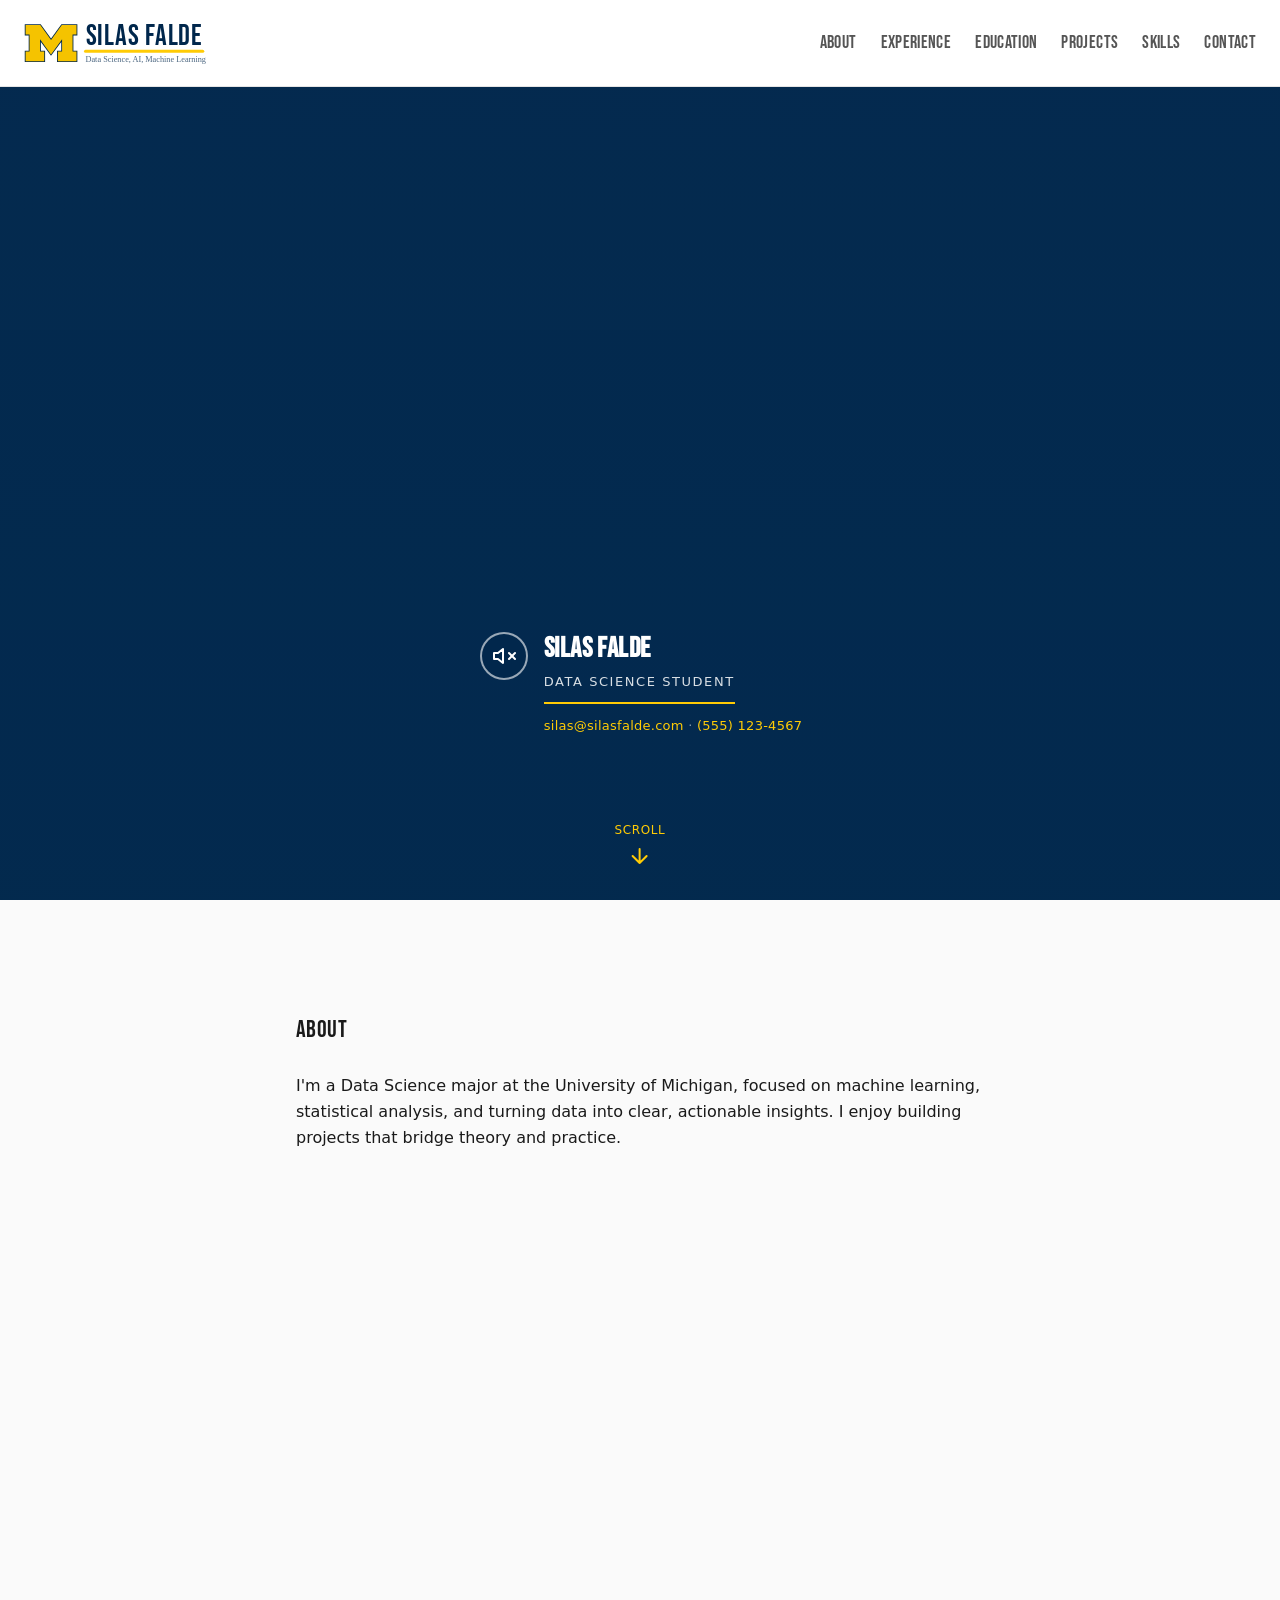
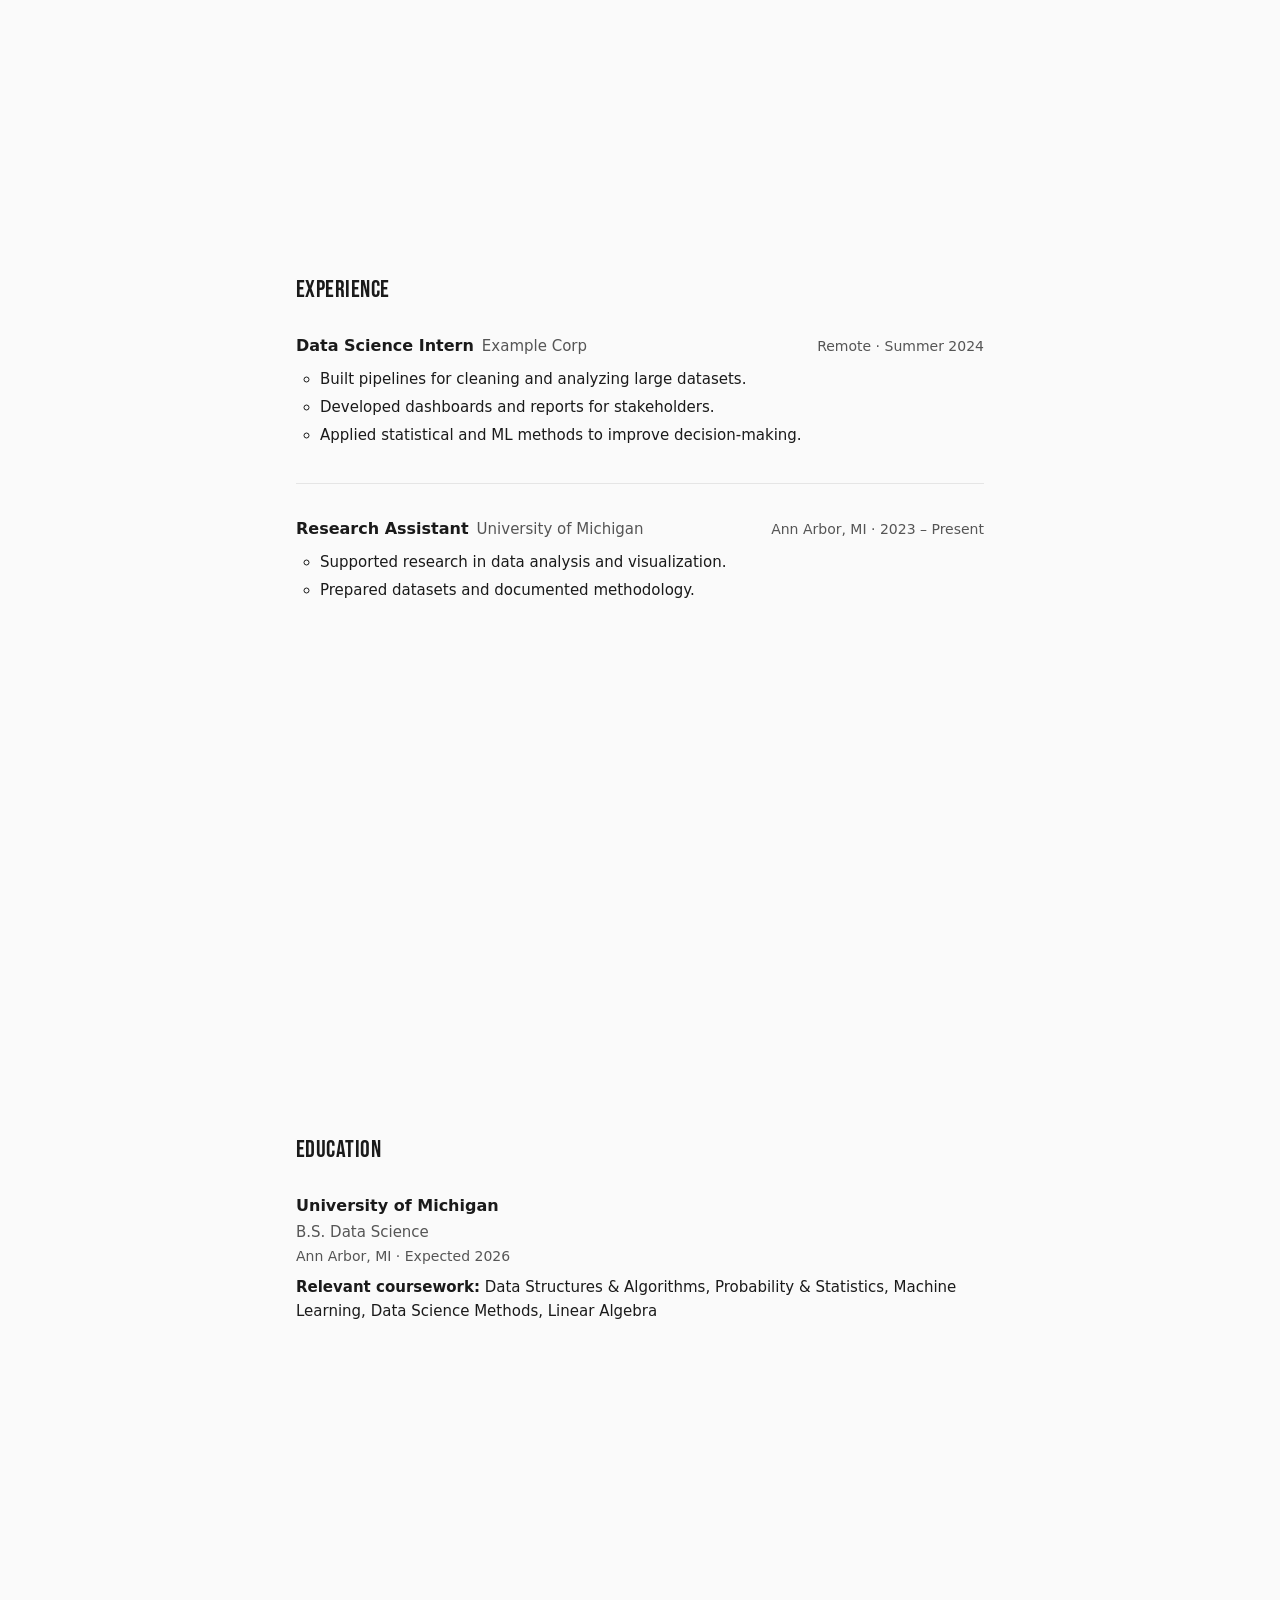
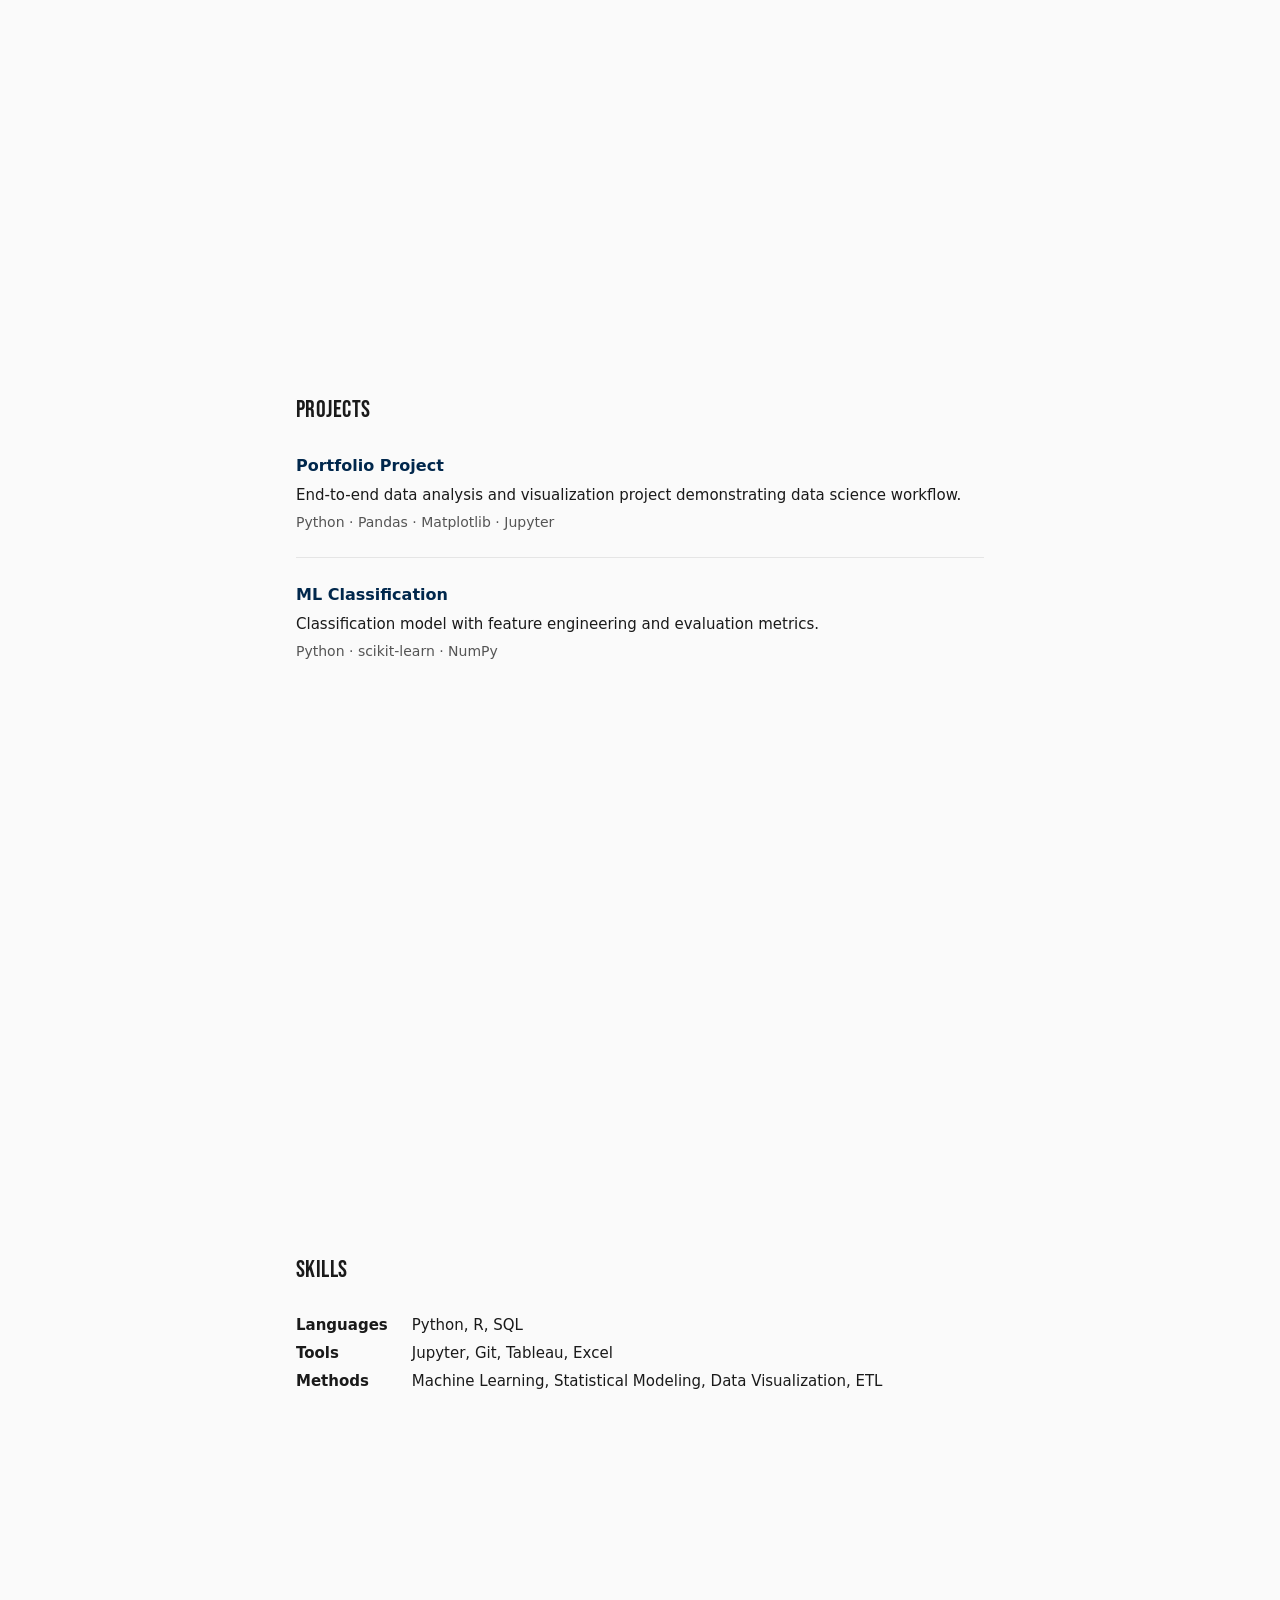
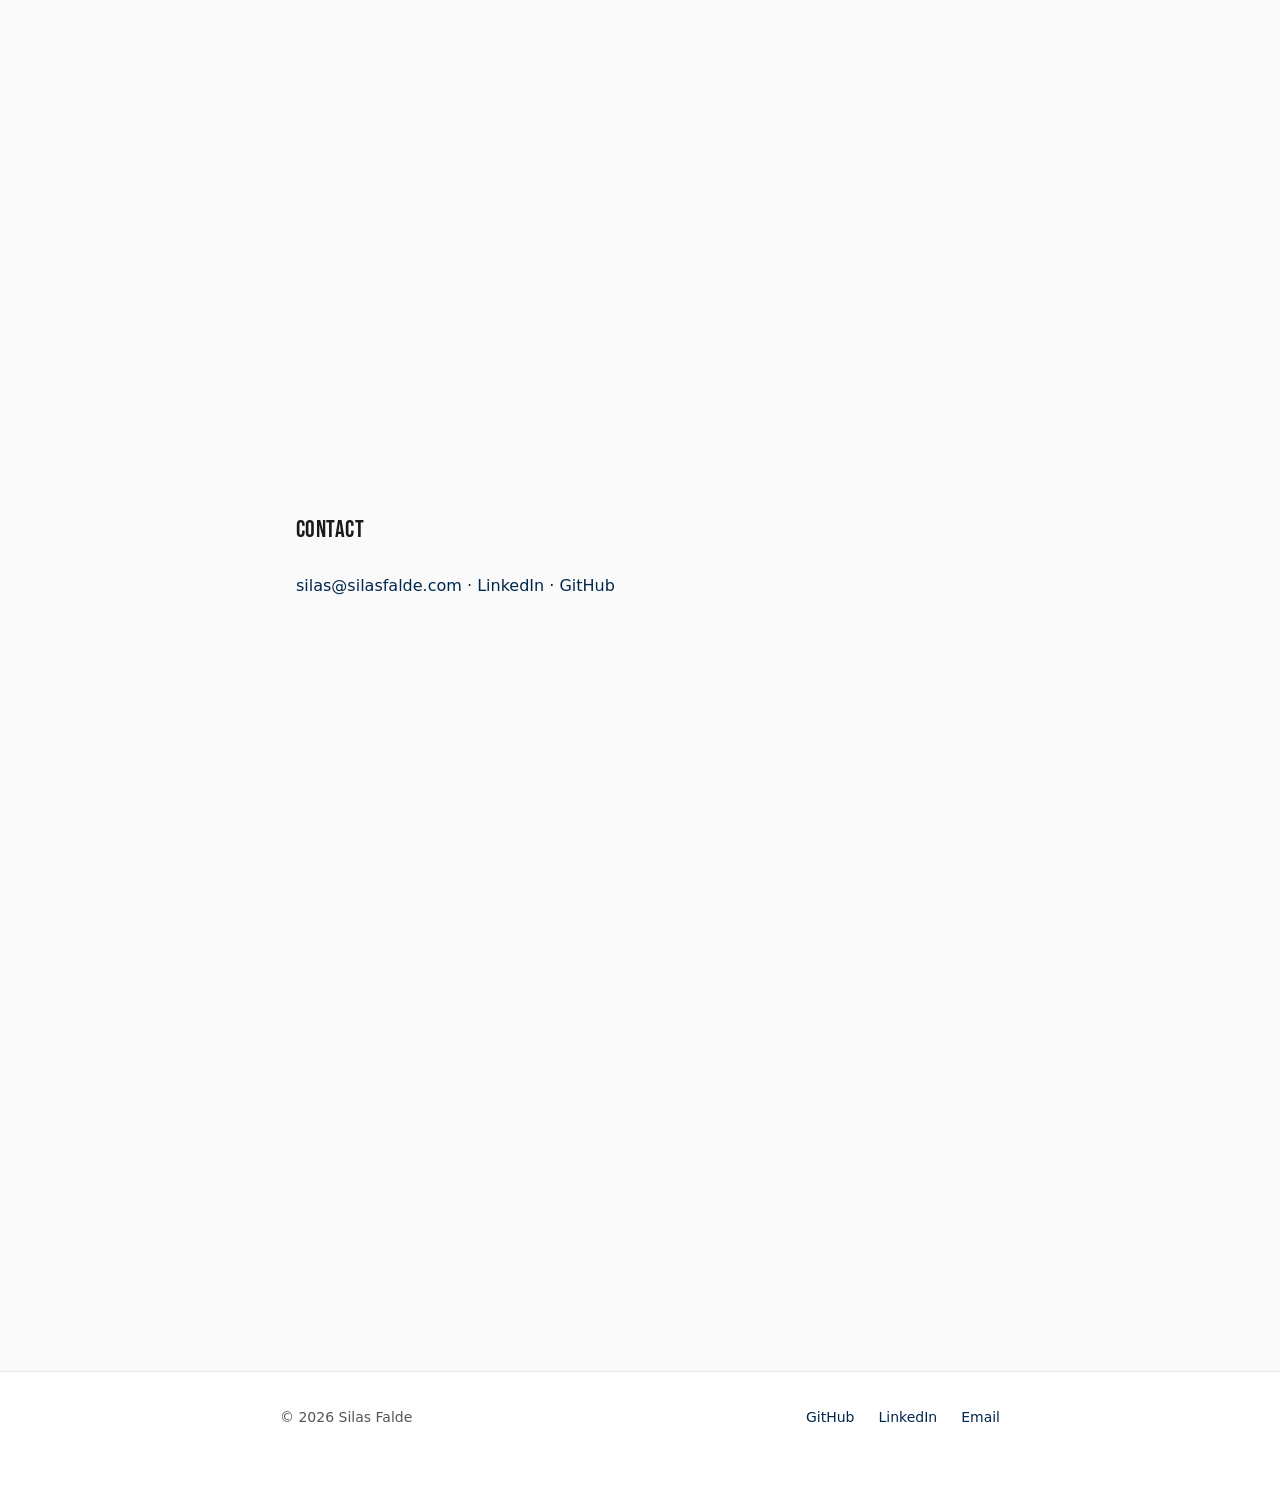
==== index.html @ ad5026de "Initialize" ====
<!doctype html>
<html lang="en">
  <head>
    <meta charset="UTF-8" />
    <meta name="viewport" content="width=device-width, initial-scale=1.0" />
    <meta name="description" content="Resume and portfolio of Silas Falde — Data Science major at the University of Michigan." />
    <title>Silas Falde — Data Science</title>
    <link rel="icon" type="image/svg+xml" href="favicon.svg" />
    <link rel="preconnect" href="https://fonts.googleapis.com" />
    <link rel="preconnect" href="https://fonts.gstatic.com" crossorigin />
    <link href="https://fonts.googleapis.com/css2?family=Bebas+Neue&display=swap" rel="stylesheet" />
    <link rel="stylesheet" href="css/variables.css" />
    <link rel="stylesheet" href="css/layout.css" />
    <link rel="stylesheet" href="css/hero.css" />
    <link rel="stylesheet" href="css/sections.css" />
    <link rel="stylesheet" href="css/responsive.css" />
  </head>
  <body id="top">
    <header class="header">
      <a href="/" class="header__brand" aria-label="Silas Falde">
        <svg class="header__logo" xmlns="http://www.w3.org/2000/svg" viewBox="0 0 280 72" fill="none" height="54" aria-hidden="true">
          <defs>
            <linearGradient id="header-logo-maize" x1="0%" y1="0%" x2="100%" y2="100%">
              <stop offset="0%" stop-color="#FFD54F"/>
              <stop offset="50%" stop-color="#FFCB05"/>
              <stop offset="100%" stop-color="#E6B800"/>
            </linearGradient>
          </defs>
          <g transform="translate(36,36) scale(0.24) translate(-147,-106)">
            <g transform="matrix(1.25 0 0 -1.25 -123.87 786.33)">
              <g transform="matrix(2.5 0 0 2.5 -323.12 -814.35)">
                <path d="m234.43 576.97-18.42-25.467-18.389 25.467h-28.368v-20.011h7.027v-27.304h-7.027v-20.01h36.173v20.01h-7.495v15.67l17.982-24.726 18.207 24.747v-15.691h-7.495v-20.01h36.173v20.01h-7.027v27.304h7.027v20.011h-28.368z" fill="#00274c"/>
                <path d="m261.29 558.47v16.998h-26.092l-19.191-26.532-19.157 26.532h-26.092v-16.998h7.027v-30.317h-7.027v-16.998h33.161v16.998h-7.496v21.807l19.495-26.806 19.707 26.785v-21.786h-7.495v-16.998h33.16v16.998h-7.027v30.317h7.027" fill="#f5c300"/>
              </g>
            </g>
          </g>
          <g transform="translate(82, 42)">
            <text id="logo-name" x="0" y="-16" font-family="'Bebas Neue', Impact, sans-serif" font-size="38" font-weight="400" fill="#00274c" text-anchor="start" dominant-baseline="middle" letter-spacing="1">Silas Falde</text>
            <line class="header__logo-line" x1="0" y1="5" x2="200" y2="5" stroke="#ffcb05" stroke-width="4" stroke-linecap="round" />
            <text x="0" y="17" font-family="Georgia, 'Times New Roman', serif" font-size="11" font-weight="400" fill="#00274c" opacity="0.7" text-anchor="start" dominant-baseline="middle">Data Science, AI, Machine Learning</text>
          </g>
        </svg>
      </a>
      <button type="button" class="header__menu-btn" id="header-menu-btn" aria-label="Open menu" aria-expanded="false" aria-controls="header-nav">
        <span class="header__menu-icon" aria-hidden="true">
          <span class="header__menu-bar"></span>
          <span class="header__menu-bar"></span>
          <span class="header__menu-bar"></span>
        </span>
      </button>
      <nav class="header__nav" id="header-nav" aria-label="Main">
        <ul class="header__list">
          <li><a href="#about" class="header__link">About</a></li>
          <li><a href="#experience" class="header__link">Experience</a></li>
          <li><a href="#education" class="header__link">Education</a></li>
          <li><a href="#projects" class="header__link">Projects</a></li>
          <li><a href="#skills" class="header__link">Skills</a></li>
          <li><a href="#contact" class="header__link">Contact</a></li>
        </ul>
      </nav>
    </header>

    <main class="main">
      <article>
        <header class="hero">
          <div class="hero__video-wrap">
            <div id="hero-video-player" class="hero__video"></div>
          </div>
          <div class="hero__overlay" aria-hidden="true"></div>
          <div class="hero__signature-row">
            <div class="hero__mute-btn-wrap" style="margin-left: 10px;">
              <button type="button" class="hero__mute-btn" id="hero-mute-btn" aria-label="Unmute video" aria-pressed="false" title="Unmute video">
                <svg class="hero__mute-icon hero__mute-icon--muted" xmlns="http://www.w3.org/2000/svg" width="24" height="24" viewBox="0 0 24 24" fill="none" stroke="currentColor" stroke-width="2" stroke-linecap="round" stroke-linejoin="round" aria-hidden="true">
                  <polygon points="11 5 6 9 2 9 2 15 6 15 11 19 11 5"/>
                  <line x1="23" y1="9" x2="17" y2="15"/>
                  <line x1="17" y1="9" x2="23" y2="15"/>
                </svg>
                <svg class="hero__mute-icon hero__mute-icon--unmuted" xmlns="http://www.w3.org/2000/svg" width="24" height="24" viewBox="0 0 24 24" fill="none" stroke="currentColor" stroke-width="2" stroke-linecap="round" stroke-linejoin="round" aria-hidden="true">
                  <polygon points="11 5 6 9 2 9 2 15 6 15 11 19 11 5"/>
                  <path d="M19.07 4.93a10 10 0 0 1 0 14.14M15.54 8.46a5 5 0 0 1 0 7.07"/>
                </svg>
              </button>
            </div>
            <div class="hero__signature">
              <h1 class="hero__name">Silas Falde</h1>
              <div class="hero__title-line-wrap">
                <p class="hero__title">Data Science Student</p>
                <div class="hero__signature-line" aria-hidden="true"></div>
              </div>
              <p class="hero__contact">
                <a href="mailto:silas@silasfalde.com" class="hero__contact-link">silas@silasfalde.com</a>
                <span class="hero__contact-sep"> · </span>
                <a href="tel:5551234567" class="hero__contact-link">(555) 123-4567</a>
              </p>
            </div>
          </div>
        </header>

        <div class="sections-wrap">
          <section id="about" class="section">
            <h2 class="section__title">About</h2>
            <p class="section__text">I'm a Data Science major at the University of Michigan, focused on machine learning, statistical analysis, and turning data into clear, actionable insights. I enjoy building projects that bridge theory and practice.</p>
          </section>

          <section id="experience" class="section">
            <h2 class="section__title">Experience</h2>
            <ul class="timeline">
              <li class="timeline__item">
                <div class="timeline__header">
                  <strong class="timeline__role">Data Science Intern</strong>
                  <span class="timeline__org">Example Corp</span>
                  <span class="timeline__meta">Remote · Summer 2024</span>
                </div>
                <ul class="timeline__bullets">
                  <li>Built pipelines for cleaning and analyzing large datasets.</li>
                  <li>Developed dashboards and reports for stakeholders.</li>
                  <li>Applied statistical and ML methods to improve decision-making.</li>
                </ul>
              </li>
              <li class="timeline__item">
                <div class="timeline__header">
                  <strong class="timeline__role">Research Assistant</strong>
                  <span class="timeline__org">University of Michigan</span>
                  <span class="timeline__meta">Ann Arbor, MI · 2023 – Present</span>
                </div>
                <ul class="timeline__bullets">
                  <li>Supported research in data analysis and visualization.</li>
                  <li>Prepared datasets and documented methodology.</li>
                </ul>
              </li>
            </ul>
          </section>

          <section id="education" class="section">
            <h2 class="section__title">Education</h2>
            <div class="edu">
              <div class="edu__header">
                <strong class="edu__school">University of Michigan</strong>
                <span class="edu__degree">B.S. Data Science</span>
                <span class="edu__meta">Ann Arbor, MI · Expected 2026</span>
              </div>
              <p class="edu__coursework">
                <strong>Relevant coursework:</strong> Data Structures &amp; Algorithms, Probability &amp; Statistics, Machine Learning, Data Science Methods, Linear Algebra
              </p>
            </div>
          </section>

          <section id="projects" class="section">
            <h2 class="section__title">Projects</h2>
            <ul class="projects">
              <li class="projects__item">
                <a href="https://github.com/faldeland" class="projects__name" target="_blank" rel="noopener noreferrer">Portfolio Project</a>
                <p class="projects__desc">End-to-end data analysis and visualization project demonstrating data science workflow.</p>
                <p class="projects__tech">Python · Pandas · Matplotlib · Jupyter</p>
              </li>
              <li class="projects__item">
                <a href="https://github.com/faldeland" class="projects__name" target="_blank" rel="noopener noreferrer">ML Classification</a>
                <p class="projects__desc">Classification model with feature engineering and evaluation metrics.</p>
                <p class="projects__tech">Python · scikit-learn · NumPy</p>
              </li>
            </ul>
          </section>

          <section id="skills" class="section">
            <h2 class="section__title">Skills</h2>
            <dl class="skills">
              <dt class="skills__cat">Languages</dt>
              <dd class="skills__list">Python, R, SQL</dd>
              <dt class="skills__cat">Tools</dt>
              <dd class="skills__list">Jupyter, Git, Tableau, Excel</dd>
              <dt class="skills__cat">Methods</dt>
              <dd class="skills__list">Machine Learning, Statistical Modeling, Data Visualization, ETL</dd>
            </dl>
          </section>

          <section id="contact" class="section">
            <h2 class="section__title">Contact</h2>
            <p class="section__text">
              <a href="mailto:silas@silasfalde.com">silas@silasfalde.com</a>
              · <a href="https://linkedin.com/in/silasfalde" target="_blank" rel="noopener noreferrer">LinkedIn</a>
              · <a href="https://github.com/faldeland" target="_blank" rel="noopener noreferrer">GitHub</a>
            </p>
          </section>
        </div>
      </article>
    </main>

    <footer id="bottom" class="footer">
      <div class="footer__inner">
        <p class="footer__copyright">© <span id="footer-year"></span> Silas Falde</p>
        <ul class="footer__links">
          <li><a href="https://github.com/faldeland" class="footer__link" target="_blank" rel="noopener noreferrer">GitHub</a></li>
          <li><a href="https://linkedin.com/in/silasfalde" class="footer__link" target="_blank" rel="noopener noreferrer">LinkedIn</a></li>
          <li><a href="mailto:silas@silasfalde.com" class="footer__link" target="_blank" rel="noopener noreferrer">Email</a></li>
        </ul>
      </div>
    </footer>

    <a id="scroll-indicator" href="#about" class="scroll-indicator" aria-label="Scroll to next section">
      <span class="scroll-indicator__label">Scroll</span>
      <svg class="scroll-indicator__arrow" xmlns="http://www.w3.org/2000/svg" width="24" height="24" viewBox="0 0 24 24" fill="none" stroke="currentColor" stroke-width="2" stroke-linecap="round" stroke-linejoin="round" aria-hidden="true">
        <path d="M12 5v14M19 12l-7 7-7-7" />
      </svg>
    </a>

    <script src="js/main.js"></script>
    <script src="js/logo.js"></script>
    <script src="js/nav.js"></script>
    <script src="js/menu.js"></script>
    <script src="js/video.js"></script>
    <script src="https://www.youtube.com/iframe_api"></script>
  </body>
</html>
---- css/variables.css ----
/**
 * Design tokens and base reset.
 * Load first; other CSS depends on these variables.
 */

:root {
  --color-bg: #fafafa;
  --color-surface: #ffffff;
  --color-text: #1a1a1a;
  --color-text-muted: #555;
  --color-accent: #00274c;
  --color-border: #e5e5e5;
  --font-sans: 'Inter', system-ui, -apple-system, sans-serif;
  --space-xs: 0.25rem;
  --space-sm: 0.5rem;
  --space-md: 1rem;
  --space-lg: 1.5rem;
  --space-xl: 2rem;
  --space-2xl: 3rem;
  --space-3xl: 4rem;
  --max-width: 720px;
  --radius: 6px;
  --header-height: 5.5rem;
}

*,
*::before,
*::after {
  box-sizing: border-box;
}

html {
  scroll-behavior: smooth;
  min-height: 100%;
}

html,
body {
  min-height: 100vh;
}

body {
  margin: 0;
  font-family: var(--font-sans);
  font-size: 1rem;
  line-height: 1.6;
  color: var(--color-text);
  background: var(--color-bg);
  display: flex;
  flex-direction: column;
  min-height: 100vh;
}

section[id] {
  scroll-margin-top: var(--header-height);
}

#bottom {
  scroll-margin-top: var(--header-height);
}
---- css/layout.css ----
/**
 * Page layout: main, header, footer, section shell, scroll indicator.
 */

.main {
  width: 100%;
  max-width: var(--max-width);
  margin: 0 auto;
  padding: var(--space-xl) var(--space-md);
  padding-bottom: var(--space-3xl);
  position: relative;
  flex: 1 0 auto;
  z-index: 1;
  background: var(--color-bg);
}

.main::before {
  content: '';
  position: absolute;
  z-index: -1;
  top: 0;
  bottom: 0;
  left: 50%;
  margin-left: -50vw;
  width: 100vw;
  background: var(--color-bg);
}

/* Header */
.header {
  position: sticky;
  top: 0;
  z-index: 10;
  display: flex;
  align-items: center;
  justify-content: space-between;
  padding: var(--space-md) var(--space-lg);
  background: var(--color-surface);
  border-bottom: 1px solid var(--color-border);
}

.header__brand {
  display: flex;
  align-items: center;
  text-decoration: none;
}

.header__brand:hover {
  opacity: 0.9;
}

.header__logo {
  display: block;
  height: 54px;
  width: auto;
}

.header__logo-line {
  opacity: 0;
  transition: opacity 0.2s ease;
}

body.hero-in-view .header__brand .header__logo-line,
.header__brand.hero-in-view .header__logo-line {
  opacity: 1 !important;
}

/* Hamburger: hidden on desktop, shown only in responsive.css at 768px */
.header__menu-btn {
  display: none;
}

.header__nav {
  display: flex;
  align-items: center;
}

.header__list {
  display: flex;
  flex-wrap: wrap;
  gap: var(--space-sm) var(--space-lg);
  margin: 0;
  padding: 0;
  list-style: none;
}

.header__link {
  font-family: 'Bebas Neue', Impact, sans-serif;
  font-size: 1.125rem;
  letter-spacing: 0.02em;
  color: var(--color-text-muted);
  text-decoration: none;
}

.header__link:hover {
  color: var(--color-accent);
}

.header__link.active {
  color: #00274c;
  text-decoration: none;
  border-bottom: 3px solid #ffcb05;
}

/* Footer */
.footer {
  margin-top: auto;
  padding: var(--space-xl) var(--space-lg);
  padding-bottom: calc(var(--space-xl) + 30px);
  background: var(--color-surface);
  border-top: 1px solid var(--color-border);
  position: relative;
  z-index: 5;
}

.footer__inner {
  max-width: var(--max-width);
  margin: 0 auto;
  display: flex;
  flex-wrap: wrap;
  align-items: center;
  justify-content: space-between;
  gap: var(--space-md);
}

.footer__copyright {
  margin: 0;
  font-size: 0.875rem;
  color: var(--color-text-muted);
}

.footer__links {
  display: flex;
  gap: var(--space-lg);
  margin: 0;
  padding: 0;
  list-style: none;
}

.footer__link {
  font-size: 0.875rem;
  color: var(--color-accent);
  text-decoration: none;
}

.footer__link:hover {
  text-decoration: underline;
}

/* Section shell */
.section {
  display: flex;
  flex-direction: column;
  min-height: calc(100vh - var(--header-height));
  margin-bottom: var(--space-2xl);
}

.section__title {
  font-family: 'Bebas Neue', Impact, sans-serif;
  margin: 0 0 var(--space-lg);
  padding-top: var(--space-3xl);
  font-size: 1.5rem;
  font-weight: 400;
  color: var(--color-text);
  letter-spacing: 0.02em;
}

/* Scroll indicator */
.scroll-indicator {
  position: fixed;
  bottom: var(--space-lg);
  left: 50%;
  transform: translateX(-50%);
  display: flex;
  flex-direction: column;
  align-items: center;
  gap: 0.25rem;
  padding: var(--space-sm);
  color: var(--color-text-muted);
  font-size: 0.75rem;
  font-weight: 500;
  letter-spacing: 0.05em;
  text-transform: uppercase;
  text-decoration: none;
  opacity: 0;
  pointer-events: none;
  transition: opacity 0.2s ease;
  z-index: 5;
}

.scroll-indicator--visible {
  opacity: 1;
  pointer-events: auto;
}

.scroll-indicator:hover {
  color: var(--color-accent);
}

.scroll-indicator--hero {
  color: #ffcb05;
}

.scroll-indicator--hero .scroll-indicator__arrow {
  color: #ffcb05;
}

.scroll-indicator--hero:hover {
  color: #ffd54f;
}

.scroll-indicator__arrow {
  animation: scroll-indicator-bounce 1.5s ease-in-out infinite;
}

@keyframes scroll-indicator-bounce {
  0%, 100% { transform: translateY(0); }
  50% { transform: translateY(4px); }
}
---- css/hero.css ----
/**
 * Hero section: video background, overlay, signature, mute button.
 */

.hero {
  display: flex;
  flex-direction: column;
  justify-content: flex-end;
  align-items: center;
  text-align: center;
  min-height: calc(100vh - var(--header-height));
  padding: var(--space-2xl) var(--space-md);
  padding-left: var(--space-sm);
  padding-bottom: 18vh;
  margin-top: calc(-1 * var(--space-xl));
  width: 100vw;
  position: relative;
  left: 50%;
  right: 50%;
  margin-left: -50vw;
  margin-right: -50vw;
  margin-bottom: var(--space-2xl);
  overflow: hidden;
  color: #f5f5f5;
}

.hero__video-wrap {
  position: fixed;
  top: 0;
  left: 0;
  right: 0;
  bottom: 0;
  z-index: 0;
  overflow: hidden;
  pointer-events: none;
  background: rgba(0, 39, 76, 0.92);
  transition: opacity 0.3s ease, visibility 0.3s ease;
}

.hero__video {
  position: absolute;
  top: 50%;
  left: 50%;
  width: 100vw;
  height: calc(100vw * 9 / 16);
  min-width: calc(100vh * 16 / 9);
  min-height: 100vh;
  transform: translate(-50%, -50%);
  pointer-events: none;
  border: none;
}

#hero-video-player {
  position: absolute !important;
  top: 50% !important;
  left: 50% !important;
  width: 100vw !important;
  height: calc(100vw * 9 / 16) !important;
  min-width: calc(100vh * 16 / 9) !important;
  min-height: 100vh !important;
  transform: translate(-50%, -50%) !important;
  pointer-events: none !important;
  border: none !important;
}

.hero__overlay {
  position: fixed;
  top: 0;
  left: 0;
  right: 0;
  bottom: 0;
  z-index: 1;
  pointer-events: none;
  background: linear-gradient(rgba(0, 39, 76, 0.78), rgba(0, 39, 76, 0.84));
  transition: opacity 0.3s ease, visibility 0.3s ease;
}

.sections-wrap {
  position: relative;
  z-index: 2;
  background: var(--color-bg);
  width: 100vw;
  margin-left: calc(-50vw + 50%);
  padding-left: calc(50vw - 50%);
  padding-right: calc(50vw - 50%);
}

.hero__signature-row {
  position: relative;
  z-index: 2;
  display: flex;
  align-items: flex-end;
  gap: var(--space-md);
  flex-wrap: wrap;
}

.hero__signature {
  text-align: left;
  max-width: 320px;
}

.hero__name {
  margin: 0 0 0.2em 0;
  font-size: 1.75rem;
  font-weight: 700;
  letter-spacing: 0.02em;
  color: #ffffff;
  font-family: 'Bebas Neue', Impact, sans-serif;
  transform: translateY(10px);
}

.hero__title-line-wrap {
  display: inline-block;
}

.hero__title {
  margin: 0 0 0.75em;
  font-size: 0.8125rem;
  font-weight: 500;
  letter-spacing: 0.12em;
  text-transform: uppercase;
  color: rgba(255, 255, 255, 0.85);
}

.hero__signature-line {
  width: 100%;
  height: 2px;
  background: #ffcb05;
  margin: 0 0 0.75em;
}

.hero__contact {
  margin: 0;
  font-size: 0.8125rem;
  color: rgba(255, 255, 255, 0.9);
  letter-spacing: 0.02em;
}

.hero__contact-link {
  color: #ffcb05;
  text-decoration: none;
}

.hero__contact-link:hover {
  color: #ffd54f;
  text-decoration: underline;
}

.hero__contact-sep {
  color: rgba(255, 255, 255, 0.5);
  font-weight: 300;
}

/* Mute button */
.hero__mute-btn {
  display: flex;
  align-items: center;
  justify-content: center;
  width: 48px;
  height: 48px;
  padding: 0;
  margin-bottom: calc(var(--space-3xl) * 1.125 - 5px);
  border: 2px solid rgba(255, 255, 255, 0.6);
  border-radius: 50%;
  background: rgba(0, 39, 76, 0.6);
  color: #fff;
  cursor: pointer;
  transition: background 0.2s ease, border-color 0.2s ease, color 0.2s ease;
  transform: translateY(10px);
}

.hero__mute-btn:hover {
  background: rgba(0, 39, 76, 0.85);
  border-color: #ffcb05;
  color: #ffcb05;
}

.hero__mute-icon--unmuted {
  display: none;
}

.hero__mute-btn[aria-pressed="true"] .hero__mute-icon--muted {
  display: none;
}

.hero__mute-btn[aria-pressed="true"] .hero__mute-icon--unmuted {
  display: block;
}
---- css/sections.css ----
/**
 * Content sections: About, Experience (timeline), Education, Projects, Skills.
 */

.section__text {
  margin: 0;
  color: var(--color-text);
}

.section__text a {
  color: var(--color-accent);
  text-decoration: none;
}

.section__text a:hover {
  text-decoration: underline;
}

/* Timeline (Experience) */
.timeline {
  list-style: none;
  margin: 0;
  padding: 0;
}

.timeline__item {
  margin-bottom: var(--space-xl);
  padding-bottom: var(--space-xl);
  border-bottom: 1px solid var(--color-border);
}

.timeline__item:last-child {
  margin-bottom: 0;
  padding-bottom: 0;
  border-bottom: 0;
}

.timeline__header {
  display: flex;
  flex-wrap: wrap;
  align-items: baseline;
  gap: var(--space-sm);
  margin-bottom: var(--space-sm);
}

.timeline__role {
  font-size: 1rem;
}

.timeline__org {
  color: var(--color-text-muted);
  font-size: 0.9375rem;
}

.timeline__meta {
  margin-left: auto;
  font-size: 0.875rem;
  color: var(--color-text-muted);
}

.timeline__bullets {
  margin: 0;
  padding-left: var(--space-lg);
  font-size: 0.9375rem;
  color: var(--color-text);
}

.timeline__bullets li {
  margin-bottom: var(--space-xs);
}

/* Education */
.edu__header {
  margin-bottom: var(--space-sm);
}

.edu__school {
  display: block;
  font-size: 1rem;
}

.edu__degree {
  color: var(--color-text-muted);
  font-size: 0.9375rem;
}

.edu__meta {
  display: block;
  font-size: 0.875rem;
  color: var(--color-text-muted);
}

.edu__coursework {
  margin: 0;
  font-size: 0.9375rem;
  color: var(--color-text);
}

/* Projects */
.projects {
  list-style: none;
  margin: 0;
  padding: 0;
}

.projects__item {
  margin-bottom: var(--space-lg);
  padding-bottom: var(--space-lg);
  border-bottom: 1px solid var(--color-border);
}

.projects__item:last-child {
  margin-bottom: 0;
  padding-bottom: 0;
  border-bottom: 0;
}

.projects__name {
  font-weight: 600;
  font-size: 1rem;
  color: var(--color-accent);
  text-decoration: none;
}

.projects__name:hover {
  text-decoration: underline;
}

.projects__desc {
  margin: var(--space-xs) 0 0;
  font-size: 0.9375rem;
  color: var(--color-text);
}

.projects__tech {
  margin: var(--space-xs) 0 0;
  font-size: 0.875rem;
  color: var(--color-text-muted);
}

/* Skills */
.skills {
  display: grid;
  grid-template-columns: auto 1fr;
  gap: var(--space-xs) var(--space-lg);
  margin: 0;
}

.skills__cat {
  font-weight: 600;
  font-size: 0.9375rem;
  color: var(--color-text);
}

.skills__list {
  margin: 0;
  font-size: 0.9375rem;
  color: var(--color-text);
}
---- css/responsive.css ----
/**
 * Responsive layout: mobile-first adjustments.
 * Breakpoints: 768px (tablet), 480px (phone).
 */

/* Prevent horizontal scroll from 100vw */
html {
  overflow-x: hidden;
}

body {
  overflow-x: hidden;
}

/* Tablet and below: larger base text */
@media (max-width: 768px) {
  html {
    font-size: 18px;
  }

  :root {
    --header-height: 4.5rem;
  }

  .main {
    padding: var(--space-2xl) var(--space-lg);
    padding-bottom: var(--space-3xl);
  }

  .header {
    padding: var(--space-md) var(--space-lg);
    position: relative;
  }

  /* Hamburger button */
  .header__menu-btn {
    display: flex;
    align-items: center;
    justify-content: center;
    width: 44px;
    height: 44px;
    padding: 0;
    border: none;
    background: transparent;
    cursor: pointer;
    color: var(--color-text);
  }

  .header__menu-btn:hover {
    color: var(--color-accent);
  }

  .header__menu-icon {
    display: flex;
    flex-direction: column;
    justify-content: center;
    gap: 5px;
    width: 24px;
  }

  .header__menu-bar {
    display: block;
    width: 100%;
    height: 3px;
    background: currentColor;
    border-radius: 2px;
    transition: transform 0.2s ease, opacity 0.2s ease;
  }

  .header--menu-open .header__menu-bar:nth-child(1) {
    transform: translateY(8px) rotate(45deg);
  }

  .header--menu-open .header__menu-bar:nth-child(2) {
    opacity: 0;
  }

  .header--menu-open .header__menu-bar:nth-child(3) {
    transform: translateY(-8px) rotate(-45deg);
  }

  /* Mobile nav: slide-down panel below header */
  .header__nav {
    display: none;
    position: absolute;
    top: 100%;
    left: 0;
    right: 0;
    flex-direction: column;
    background: var(--color-surface);
    border-bottom: 1px solid var(--color-border);
    padding: var(--space-md) var(--space-lg);
    padding-bottom: var(--space-xl);
    box-shadow: 0 8px 16px rgba(0, 0, 0, 0.08);
  }

  .header--menu-open .header__nav {
    display: flex;
  }

  body:has(.header--menu-open) {
    overflow: hidden;
  }

  .header__list {
    flex-direction: column;
    align-items: center;
    gap: var(--space-xs);
  }

  .header__link {
    font-size: 1rem;
    padding: var(--space-md) var(--space-sm);
    min-height: 48px;
    display: inline-flex;
    align-items: center;
    justify-content: center;
    text-align: center;
    border-radius: var(--radius);
  }

  .header__link:hover {
    background: var(--color-border);
  }

  .header__logo {
    height: 60px;
  }

  .footer {
    padding: var(--space-2xl) var(--space-lg);
    padding-bottom: calc(var(--space-2xl) + 24px);
  }

  .footer__inner {
    flex-direction: column;
    align-items: flex-start;
    text-align: left;
    gap: var(--space-lg);
  }

  .section {
    min-height: auto;
    padding-bottom: var(--space-2xl);
    margin-bottom: var(--space-2xl);
  }

  .section__title {
    padding-top: var(--space-2xl);
    margin-bottom: var(--space-lg);
    font-size: 1.35rem;
  }

  .section__text {
    margin-top: 0;
    margin-bottom: 0;
  }

  .section__text + * {
    margin-top: var(--space-md);
  }

  .scroll-indicator {
    bottom: var(--space-sm);
    font-size: 0.7rem;
  }

  .scroll-indicator__arrow {
    width: 20px;
    height: 20px;
  }
}

/* Hero: tablet */
@media (max-width: 768px) {
  .hero {
    padding: var(--space-2xl) var(--space-lg);
    padding-bottom: 16vh;
    margin-bottom: var(--space-2xl);
  }

  .hero__signature-row {
    gap: var(--space-lg);
    justify-content: center;
  }

  .hero__signature {
    max-width: 100%;
    transform: translateY(-28px);
  }

  .hero__name {
    font-size: 1.5rem;
  }

  .hero__title {
    font-size: 0.75rem;
  }

  .hero__contact {
    font-size: 0.75rem;
  }

  .hero__mute-btn {
    width: 44px;
    height: 44px;
    margin-bottom: calc(var(--space-2xl) * 1.125 - 5px);
  }

  .hero__mute-btn-wrap {
    margin-left: 0 !important;
    transform: translateY(60px);
  }
}

/* Phone: slightly larger base text */
@media (max-width: 480px) {
  html {
    font-size: 19px;
  }

  :root {
    --header-height: 4rem;
  }

  .main {
    padding: var(--space-xl) var(--space-md);
    padding-bottom: var(--space-2xl);
  }

  .header {
    padding: var(--space-sm) var(--space-md);
  }

  .header__nav {
    padding: var(--space-md) var(--space-md);
    padding-bottom: var(--space-lg);
  }

  .header__logo {
    height: 54px;
  }

  .header__link {
    font-size: 0.9375rem;
    padding: var(--space-md);
  }

  .hero {
    padding: var(--space-xl) var(--space-md);
    padding-bottom: 14vh;
    margin-bottom: var(--space-xl);
  }

  .hero__signature-row {
    flex-direction: column;
    align-items: center;
    gap: var(--space-lg);
  }

  .hero__signature {
    text-align: center;
    max-width: 280px;
    transform: translateY(-28px);
  }

  .hero__name {
    font-size: 1.35rem;
  }

  .hero__title {
    font-size: 0.6875rem;
    letter-spacing: 0.1em;
  }

  .hero__contact {
    font-size: 0.6875rem;
  }

  .hero__mute-btn {
    width: 40px;
    height: 40px;
  }

  .hero__mute-btn svg {
    width: 20px;
    height: 20px;
  }

  .section {
    padding-bottom: var(--space-xl);
    margin-bottom: var(--space-xl);
  }

  .section__title {
    padding-top: var(--space-xl);
    margin-bottom: var(--space-md);
    font-size: 1.25rem;
  }

  .timeline__item {
    margin-bottom: var(--space-lg);
    padding-bottom: var(--space-lg);
  }

  .timeline__header {
    flex-direction: column;
    align-items: flex-start;
    gap: var(--space-sm);
    margin-bottom: var(--space-sm);
  }

  .timeline__meta {
    margin-left: 0;
  }

  .timeline__bullets {
    padding-left: var(--space-md);
  }

  .timeline__bullets li {
    margin-bottom: var(--space-sm);
  }

  .edu__header {
    display: flex;
    flex-direction: column;
    gap: var(--space-sm);
    margin-bottom: var(--space-sm);
  }

  .edu__coursework {
    margin-top: var(--space-sm);
  }

  .projects__item {
    margin-bottom: var(--space-md);
    padding-bottom: var(--space-md);
  }

  .projects__desc,
  .projects__tech {
    margin-top: var(--space-sm);
  }

  .skills {
    grid-template-columns: 1fr;
    gap: var(--space-sm) 0;
  }

  .skills__cat {
    padding-top: var(--space-md);
    padding-bottom: var(--space-xs);
    border-top: 1px solid var(--color-border);
  }

  .skills__cat:first-child {
    padding-top: 0;
    border-top: 0;
  }

  .skills__list {
    margin-top: 0;
  }

  .footer {
    padding: var(--space-xl) var(--space-md);
    padding-bottom: calc(var(--space-xl) + 24px);
  }

  .footer__inner {
    gap: var(--space-md);
  }
}

/* Large touch targets for interactive elements (mobile) */
@media (max-width: 768px) {
  .header__link {
    min-height: 44px;
    display: inline-flex;
    align-items: center;
  }

  .hero__mute-btn {
    min-width: 44px;
    min-height: 44px;
  }

  .scroll-indicator {
    min-height: 44px;
    min-width: 44px;
    justify-content: center;
    padding: var(--space-md);
  }

  .footer__link {
    padding: var(--space-xs) 0;
    min-height: 44px;
    display: inline-flex;
    align-items: center;
  }
}

/* Sections wrap: safe area on mobile (notch/home indicator) */
@supports (padding: max(0px)) {
  @media (max-width: 768px) {
    .sections-wrap {
      padding-left: max(var(--space-lg), env(safe-area-inset-left));
      padding-right: max(var(--space-lg), env(safe-area-inset-right));
    }

    .main {
      padding-left: max(var(--space-lg), env(safe-area-inset-left));
      padding-right: max(var(--space-lg), env(safe-area-inset-right));
    }

    .scroll-indicator {
      bottom: max(var(--space-sm), env(safe-area-inset-bottom));
    }
  }

  @media (max-width: 480px) {
    .main {
      padding-left: max(var(--space-md), env(safe-area-inset-left));
      padding-right: max(var(--space-md), env(safe-area-inset-right));
    }

    .sections-wrap {
      padding-left: max(var(--space-md), env(safe-area-inset-left));
      padding-right: max(var(--space-md), env(safe-area-inset-right));
    }
  }
}
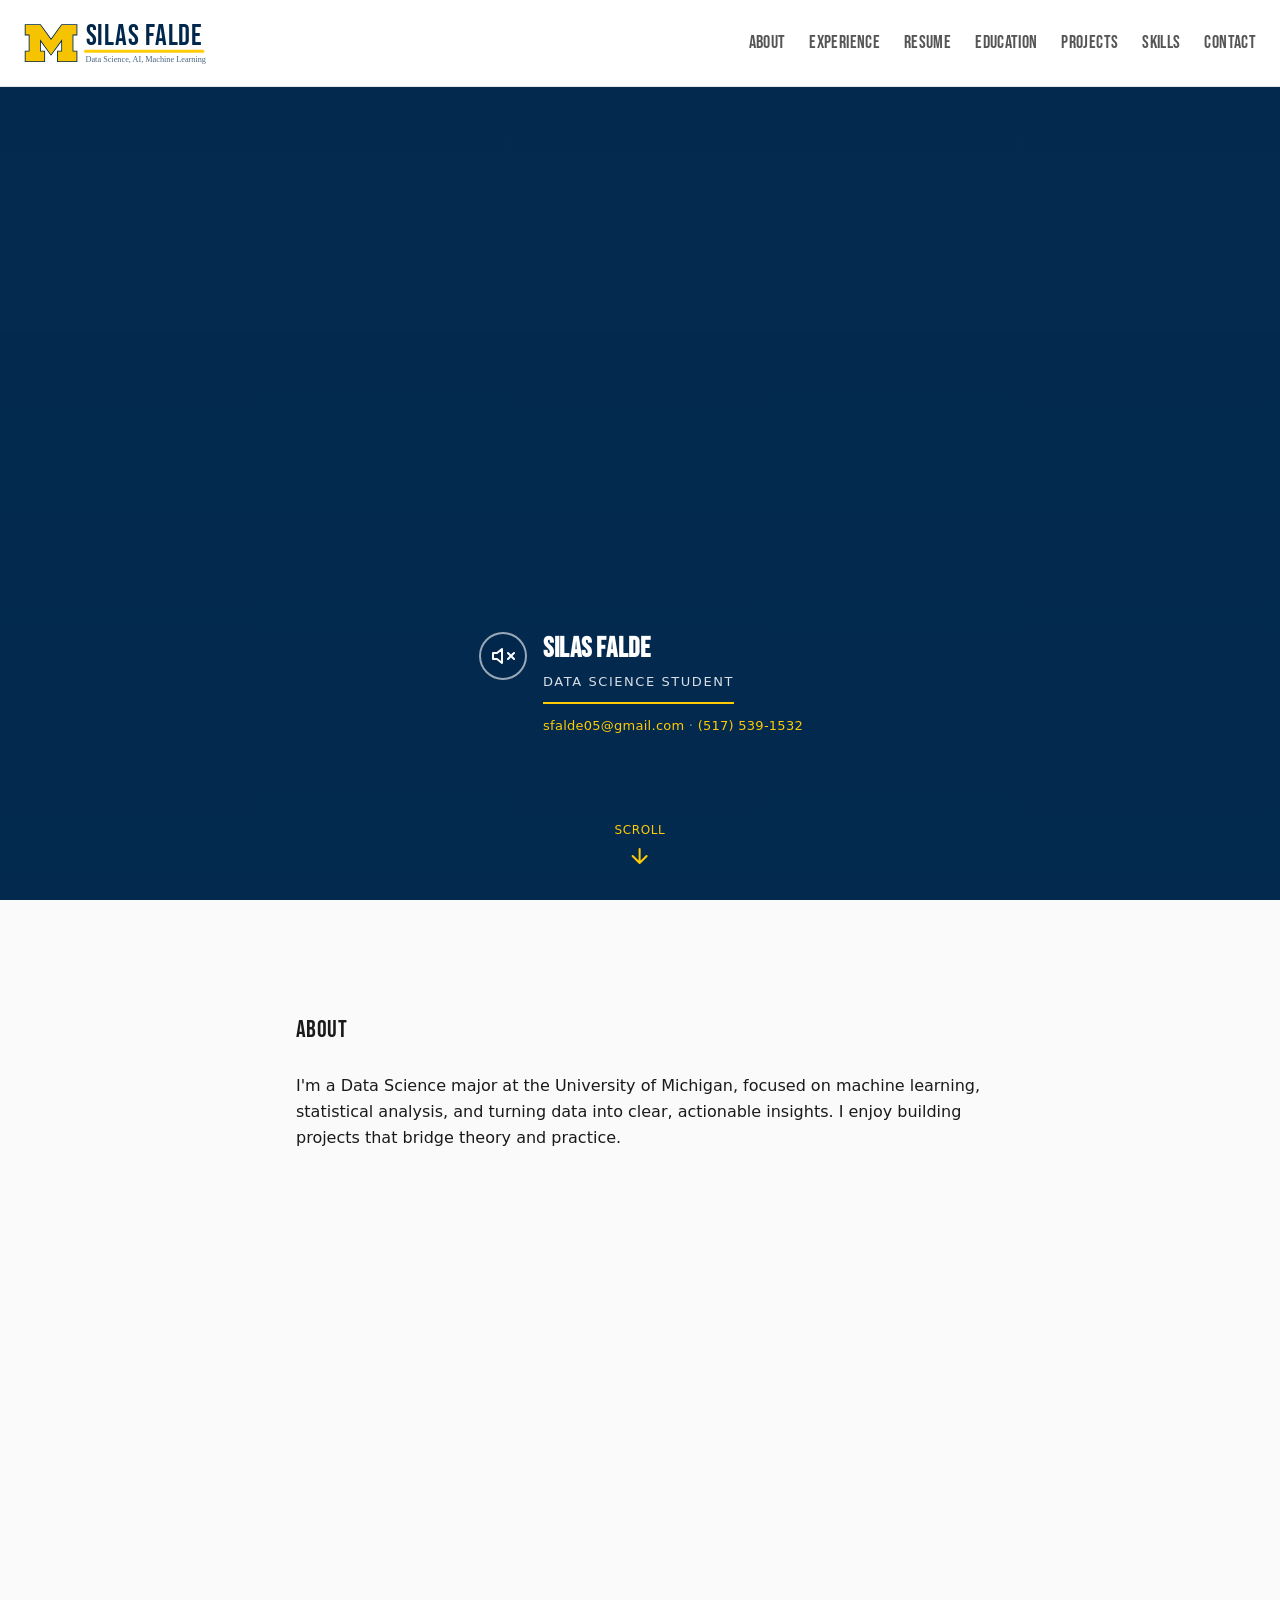
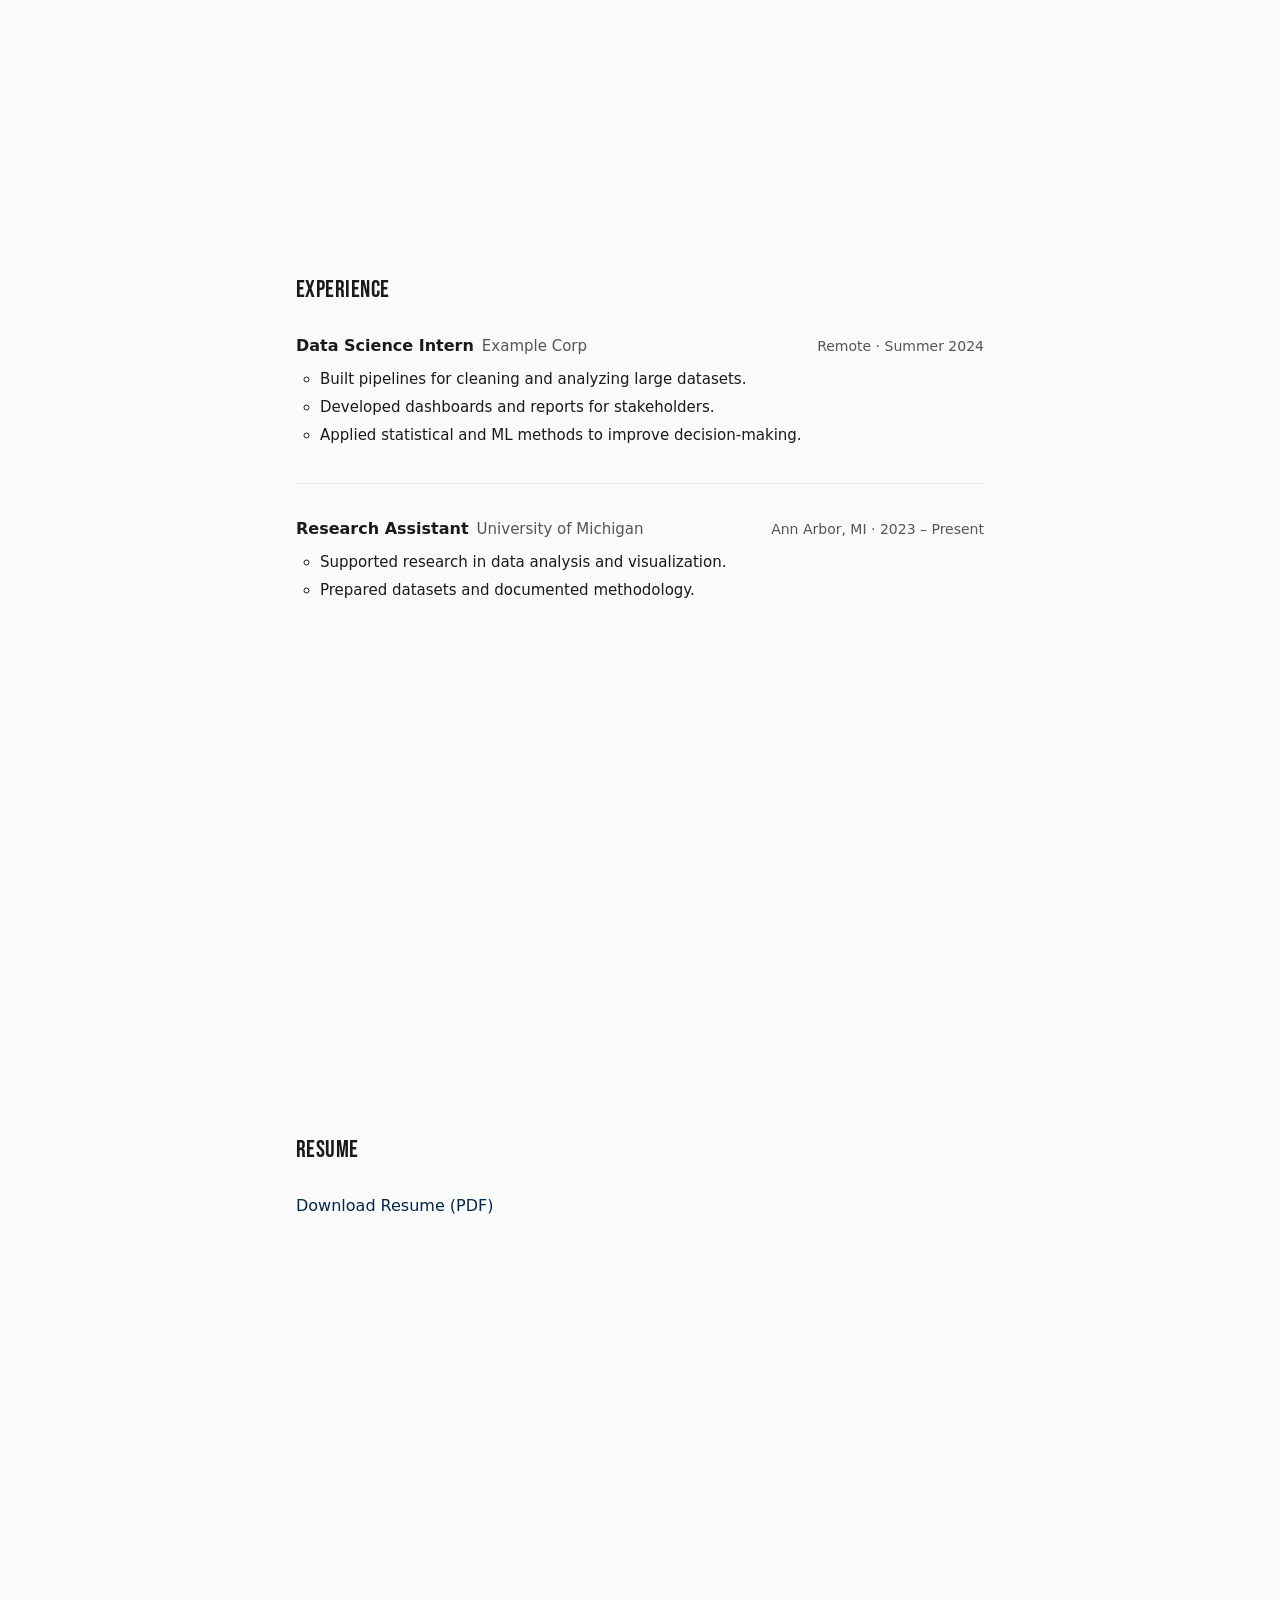
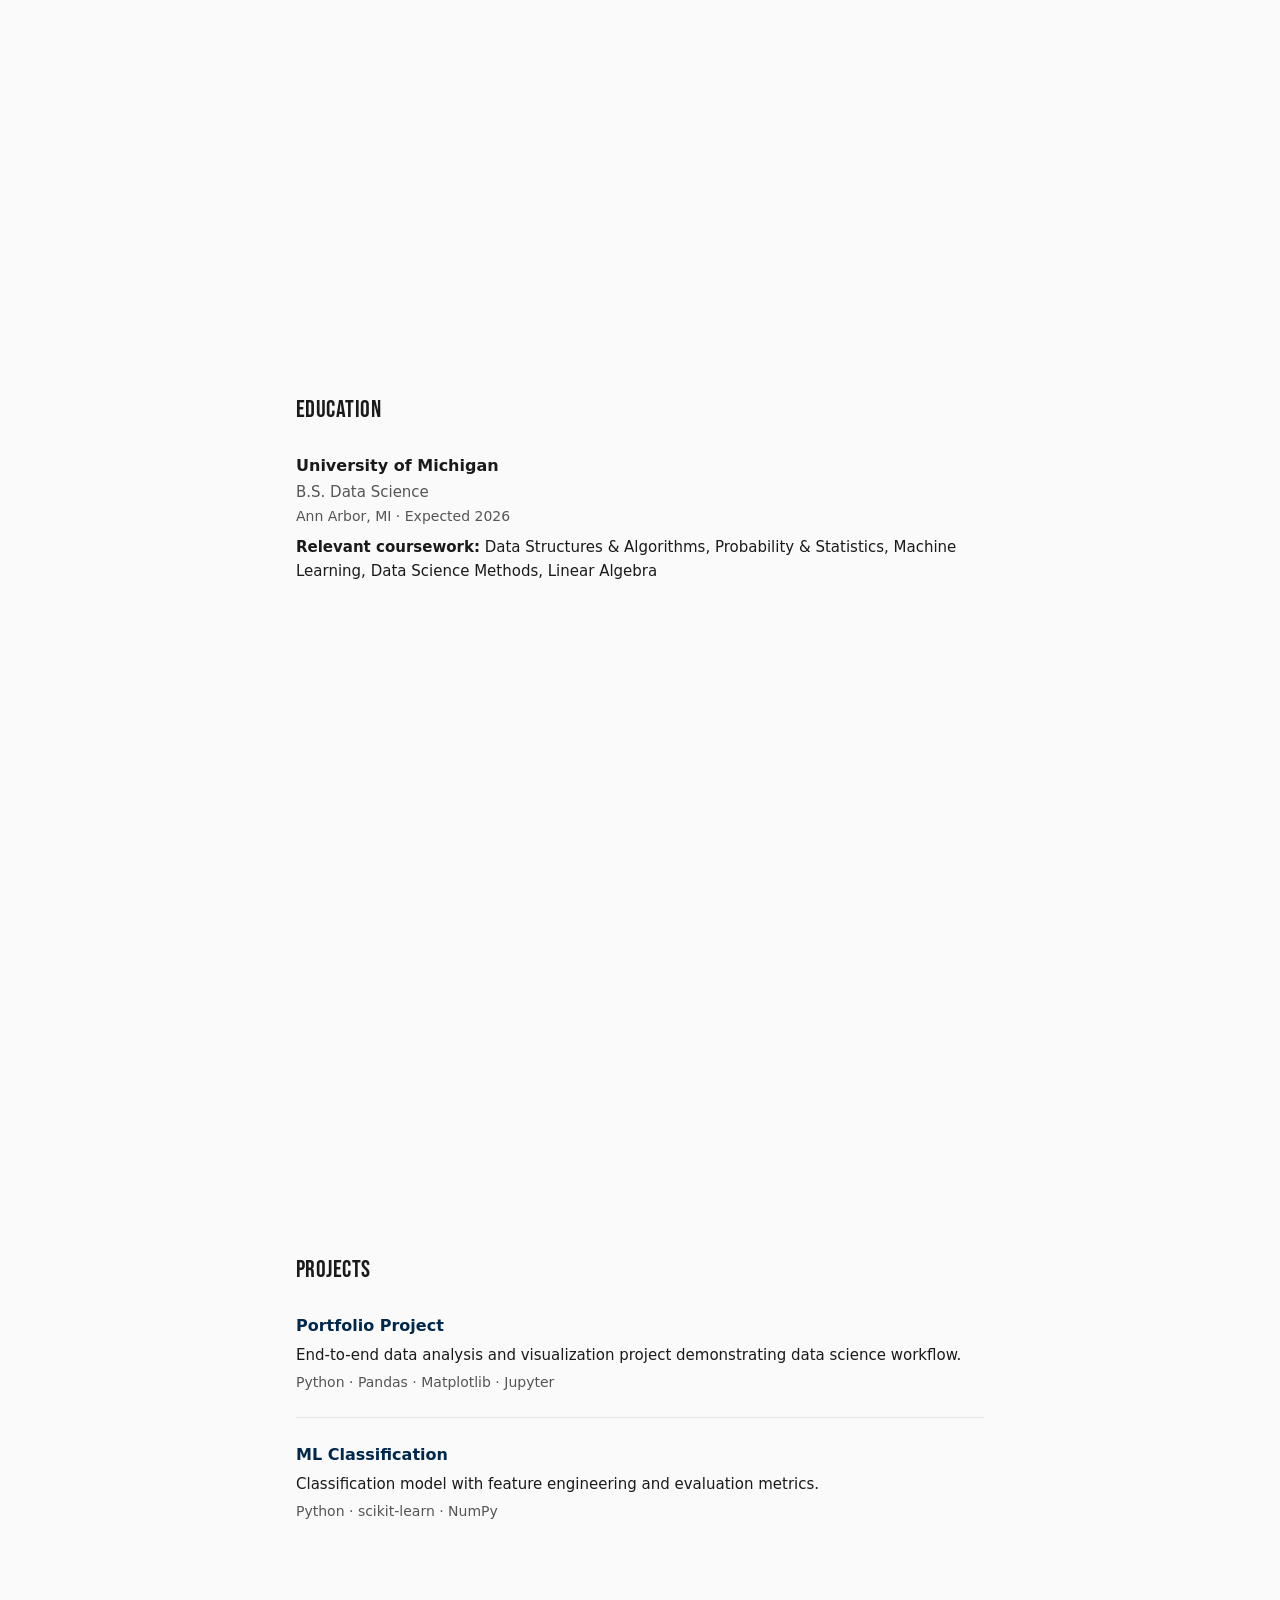
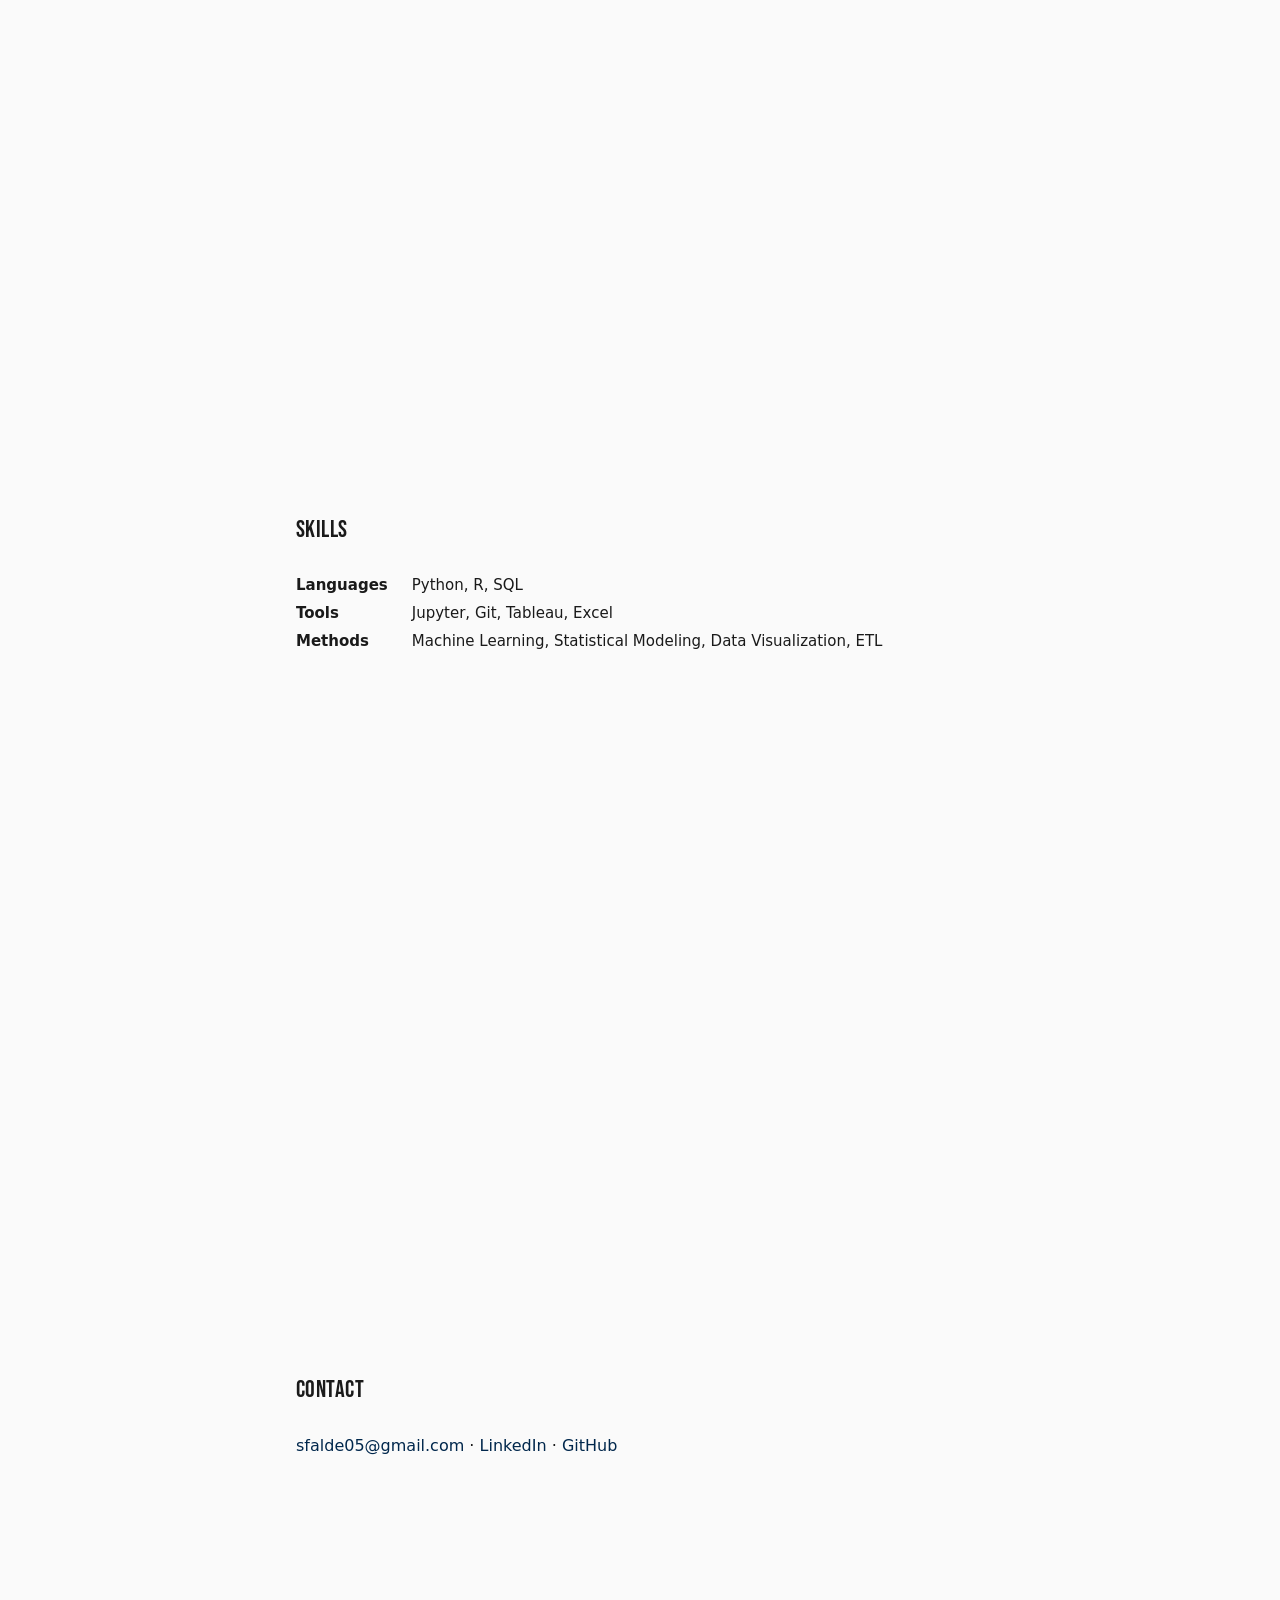
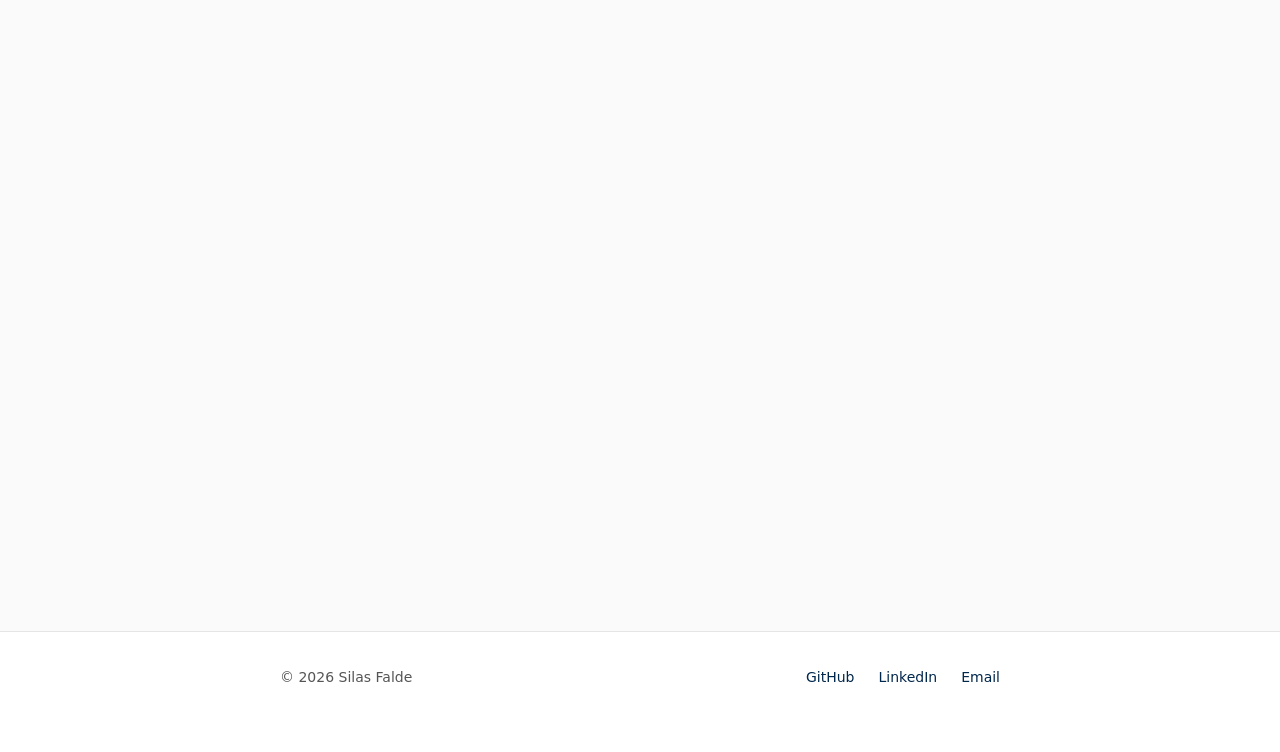
==== commit a191a1e1: "Add resume section and update contact information" ====
--- a/index.html
+++ b/index.html
@@ -5,7 +5,6 @@
     <meta name="viewport" content="width=device-width, initial-scale=1.0" />
     <meta name="description" content="Resume and portfolio of Silas Falde — Data Science major at the University of Michigan." />
     <title>Silas Falde — Data Science</title>
-    <link rel="icon" type="image/svg+xml" href="favicon.svg" />
     <link rel="preconnect" href="https://fonts.googleapis.com" />
     <link rel="preconnect" href="https://fonts.gstatic.com" crossorigin />
     <link href="https://fonts.googleapis.com/css2?family=Bebas+Neue&display=swap" rel="stylesheet" />
@@ -52,6 +51,7 @@
         <ul class="header__list">
           <li><a href="#about" class="header__link">About</a></li>
           <li><a href="#experience" class="header__link">Experience</a></li>
+          <li><a href="#resume" class="header__link">Resume</a></li>
           <li><a href="#education" class="header__link">Education</a></li>
           <li><a href="#projects" class="header__link">Projects</a></li>
           <li><a href="#skills" class="header__link">Skills</a></li>
@@ -88,9 +88,9 @@
                 <div class="hero__signature-line" aria-hidden="true"></div>
               </div>
               <p class="hero__contact">
-                <a href="mailto:silas@silasfalde.com" class="hero__contact-link">silas@silasfalde.com</a>
+                <a href="mailto:sfalde05@gmail.com" class="hero__contact-link">sfalde05@gmail.com</a>
                 <span class="hero__contact-sep"> · </span>
-                <a href="tel:5551234567" class="hero__contact-link">(555) 123-4567</a>
+                <a href="tel:5175391532" class="hero__contact-link">(517) 539-1532</a>
               </p>
             </div>
           </div>
@@ -131,6 +131,15 @@
             </ul>
           </section>
 
+          <section id="resume" class="section">
+            <h2 class="section__title">Resume</h2>
+            <p class="section__text">
+              <a href="https://raw.githubusercontent.com/silasfalde/resume/main/resume.pdf" class="resume__download-link" target="_blank" rel="noopener noreferrer" download>
+                Download Resume (PDF)
+              </a>
+            </p>
+          </section>
+
           <section id="education" class="section">
             <h2 class="section__title">Education</h2>
             <div class="edu">
@@ -149,12 +158,12 @@
             <h2 class="section__title">Projects</h2>
             <ul class="projects">
               <li class="projects__item">
-                <a href="https://github.com/faldeland" class="projects__name" target="_blank" rel="noopener noreferrer">Portfolio Project</a>
+                <a href="https://github.com/silasfalde" class="projects__name" target="_blank" rel="noopener noreferrer">Portfolio Project</a>
                 <p class="projects__desc">End-to-end data analysis and visualization project demonstrating data science workflow.</p>
                 <p class="projects__tech">Python · Pandas · Matplotlib · Jupyter</p>
               </li>
               <li class="projects__item">
-                <a href="https://github.com/faldeland" class="projects__name" target="_blank" rel="noopener noreferrer">ML Classification</a>
+                <a href="https://github.com/silasfalde" class="projects__name" target="_blank" rel="noopener noreferrer">ML Classification</a>
                 <p class="projects__desc">Classification model with feature engineering and evaluation metrics.</p>
                 <p class="projects__tech">Python · scikit-learn · NumPy</p>
               </li>
@@ -176,9 +185,9 @@
           <section id="contact" class="section">
             <h2 class="section__title">Contact</h2>
             <p class="section__text">
-              <a href="mailto:silas@silasfalde.com">silas@silasfalde.com</a>
-              · <a href="https://linkedin.com/in/silasfalde" target="_blank" rel="noopener noreferrer">LinkedIn</a>
-              · <a href="https://github.com/faldeland" target="_blank" rel="noopener noreferrer">GitHub</a>
+              <a href="mailto:sfalde05@gmail.com">sfalde05@gmail.com</a>
+              · <a href="https://www.linkedin.com/in/silas-falde-25945b216" target="_blank" rel="noopener noreferrer">LinkedIn</a>
+              · <a href="https://github.com/silasfalde" target="_blank" rel="noopener noreferrer">GitHub</a>
             </p>
           </section>
         </div>
@@ -189,9 +198,9 @@
       <div class="footer__inner">
         <p class="footer__copyright">© <span id="footer-year"></span> Silas Falde</p>
         <ul class="footer__links">
-          <li><a href="https://github.com/faldeland" class="footer__link" target="_blank" rel="noopener noreferrer">GitHub</a></li>
-          <li><a href="https://linkedin.com/in/silasfalde" class="footer__link" target="_blank" rel="noopener noreferrer">LinkedIn</a></li>
-          <li><a href="mailto:silas@silasfalde.com" class="footer__link" target="_blank" rel="noopener noreferrer">Email</a></li>
+          <li><a href="https://github.com/silasfalde" class="footer__link" target="_blank" rel="noopener noreferrer">GitHub</a></li>
+          <li><a href="https://www.linkedin.com/in/silas-falde-25945b216" class="footer__link" target="_blank" rel="noopener noreferrer">LinkedIn</a></li>
+          <li><a href="mailto:sfalde05@gmail.com" class="footer__link" target="_blank" rel="noopener noreferrer">Email</a></li>
         </ul>
       </div>
     </footer>
--- a/css/responsive.css
+++ b/css/responsive.css
@@ -34,7 +34,7 @@
 
   /* Hamburger button */
   .header__menu-btn {
-    display: flex;
+    display: none;
     align-items: center;
     justify-content: center;
     width: 44px;
@@ -81,7 +81,7 @@
 
   /* Mobile nav: slide-down panel below header */
   .header__nav {
-    display: none;
+    display: flex;
     position: absolute;
     top: 100%;
     left: 0;
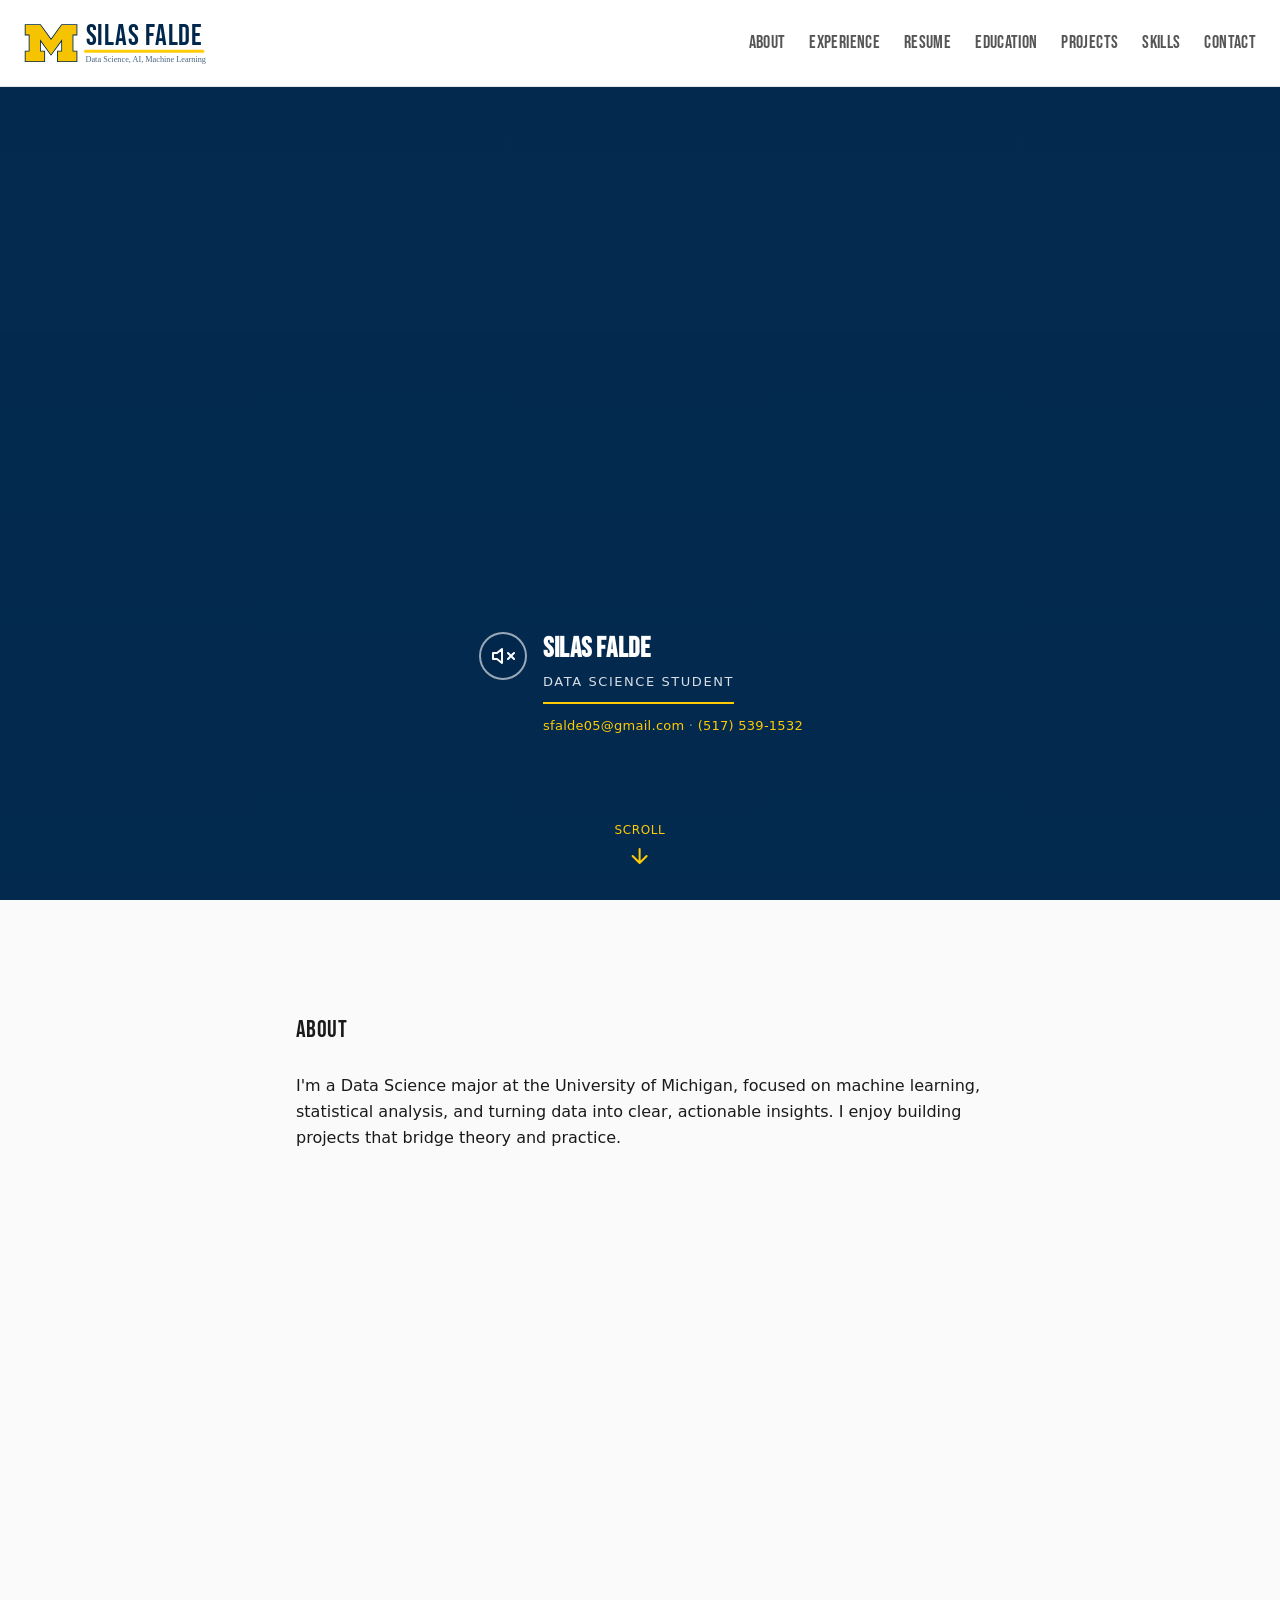
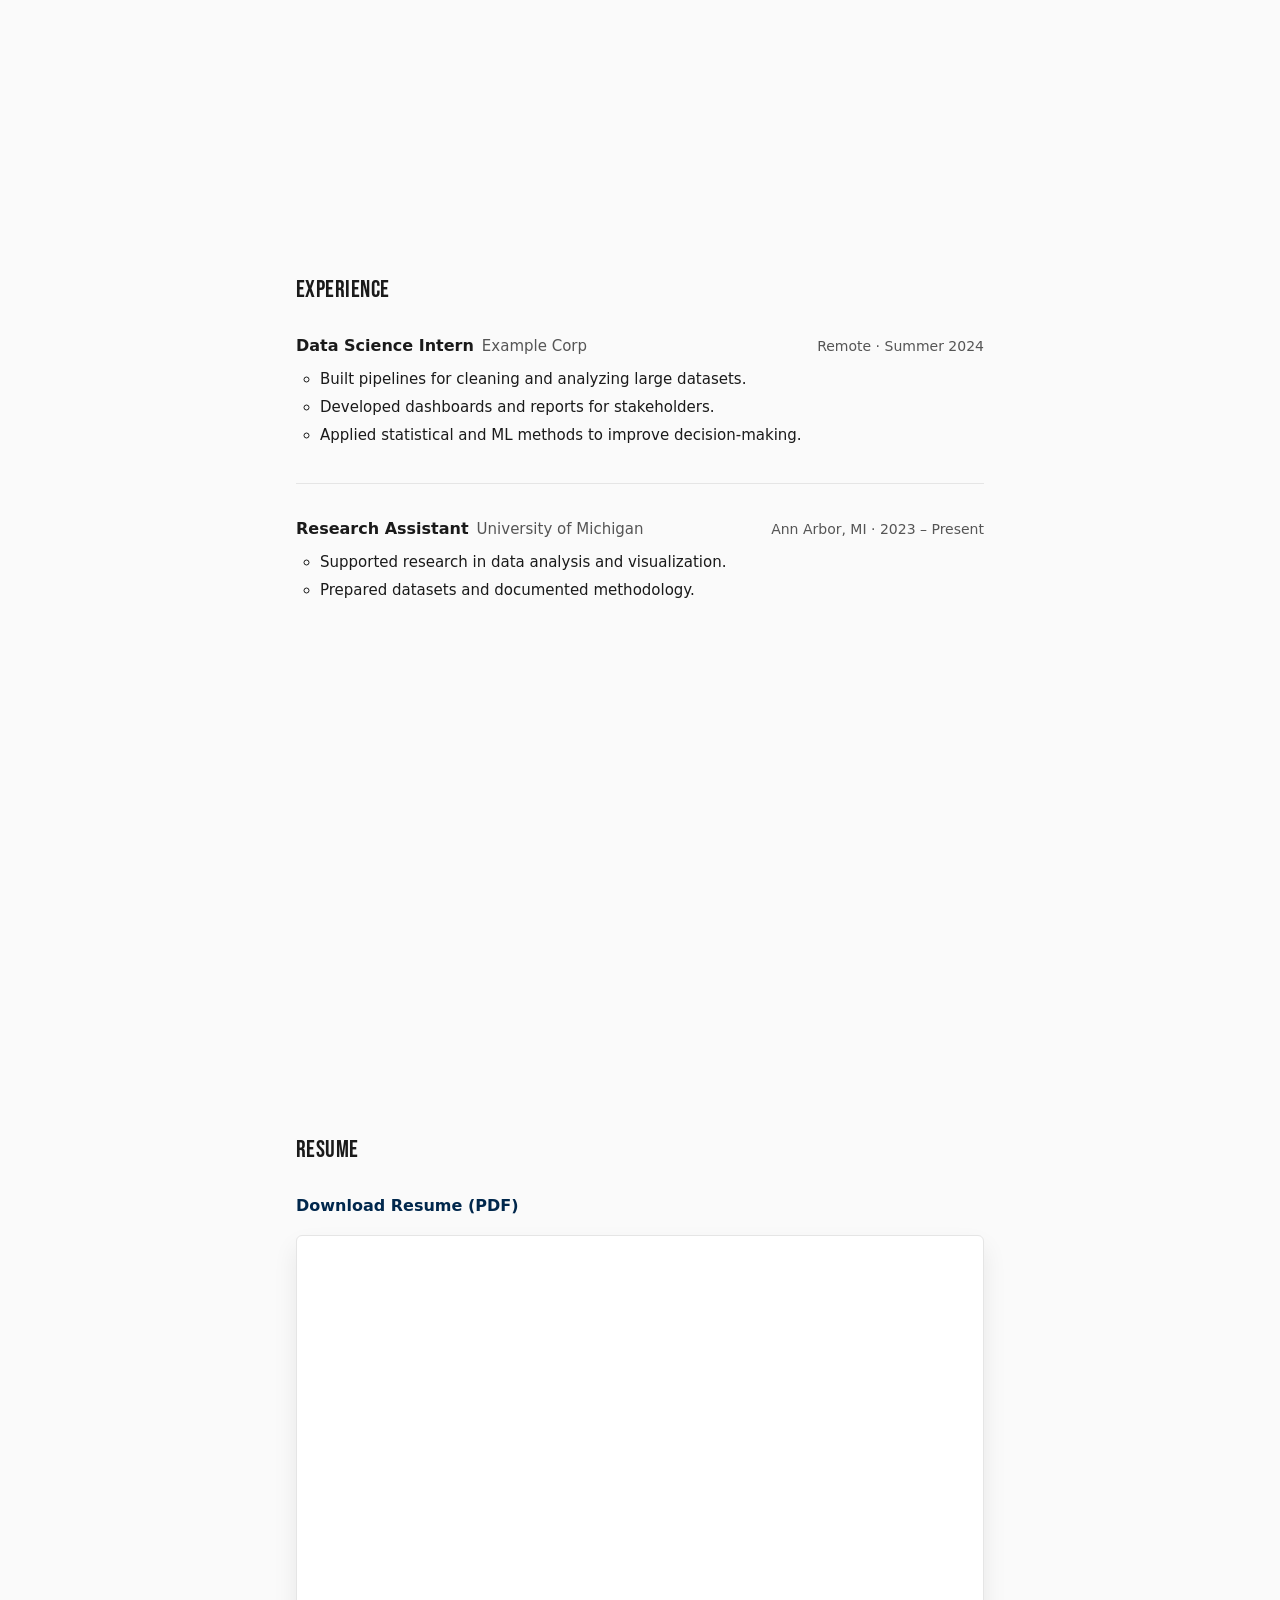
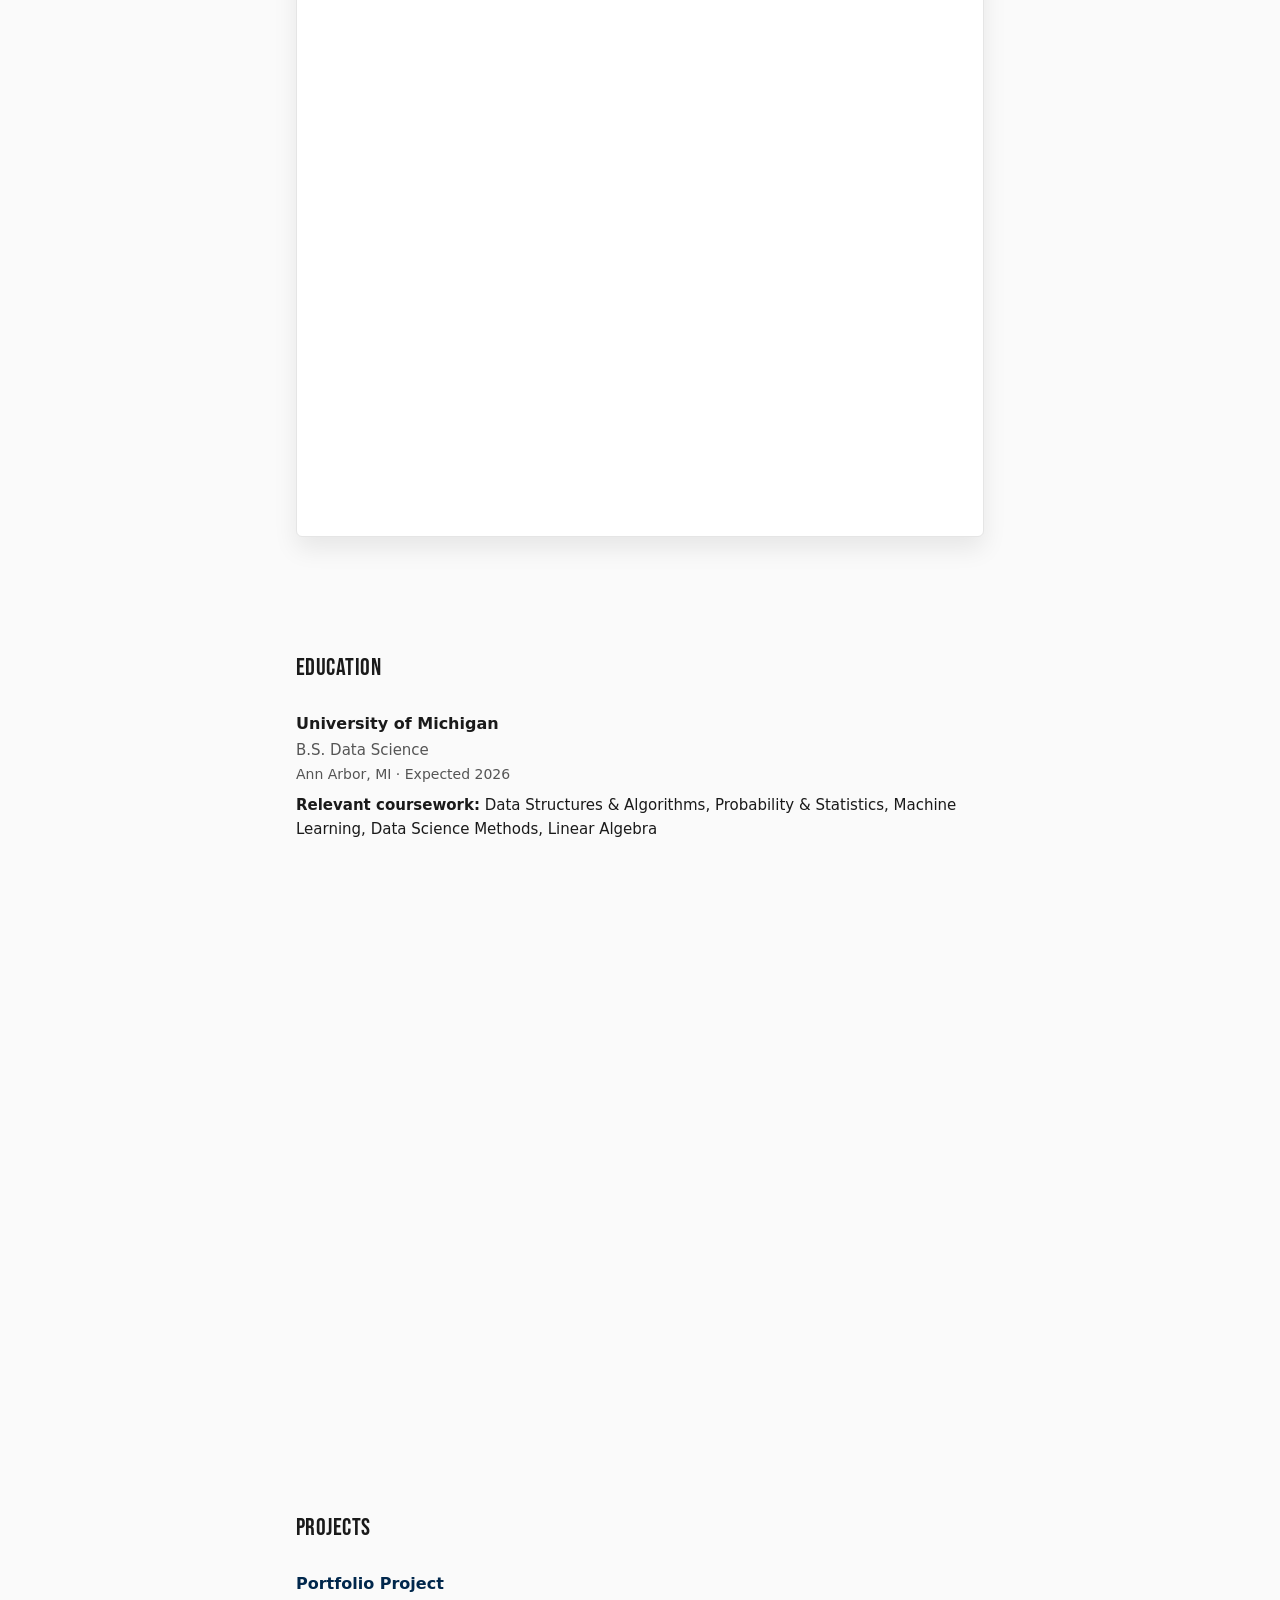
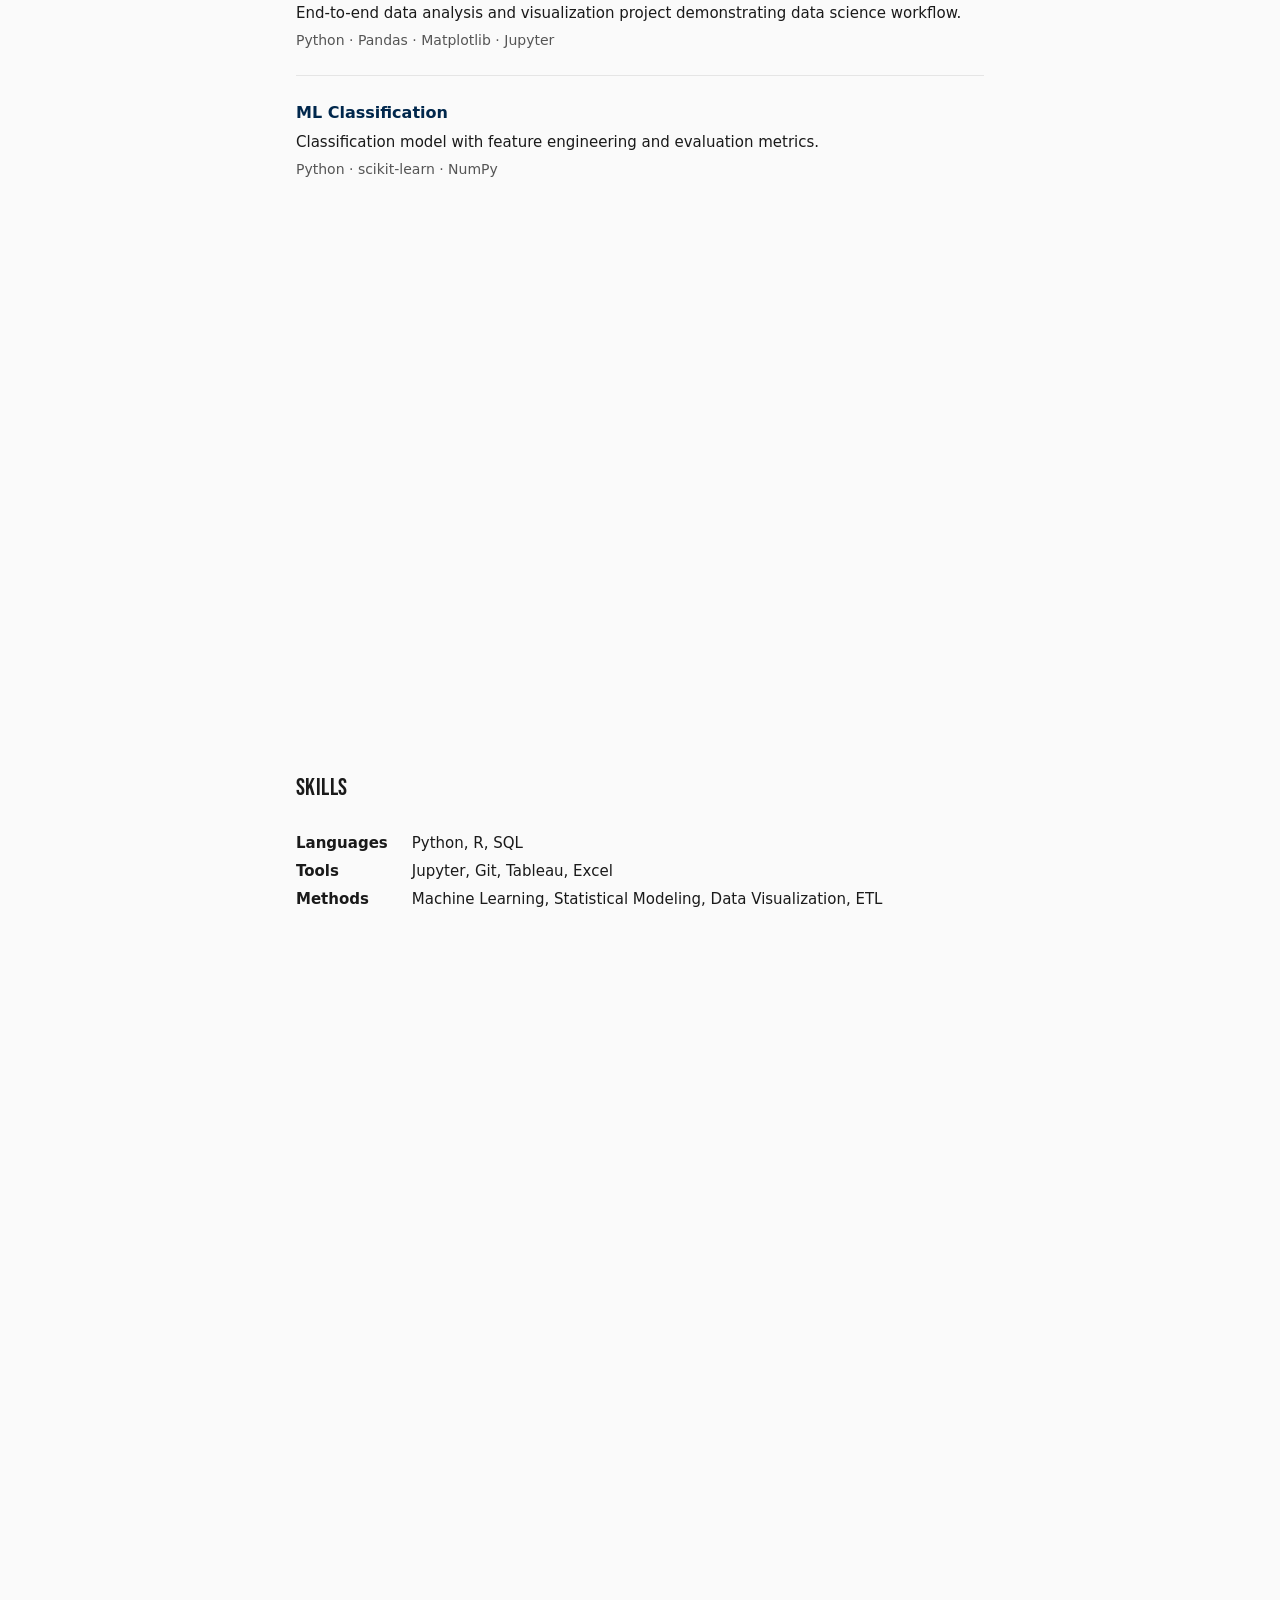
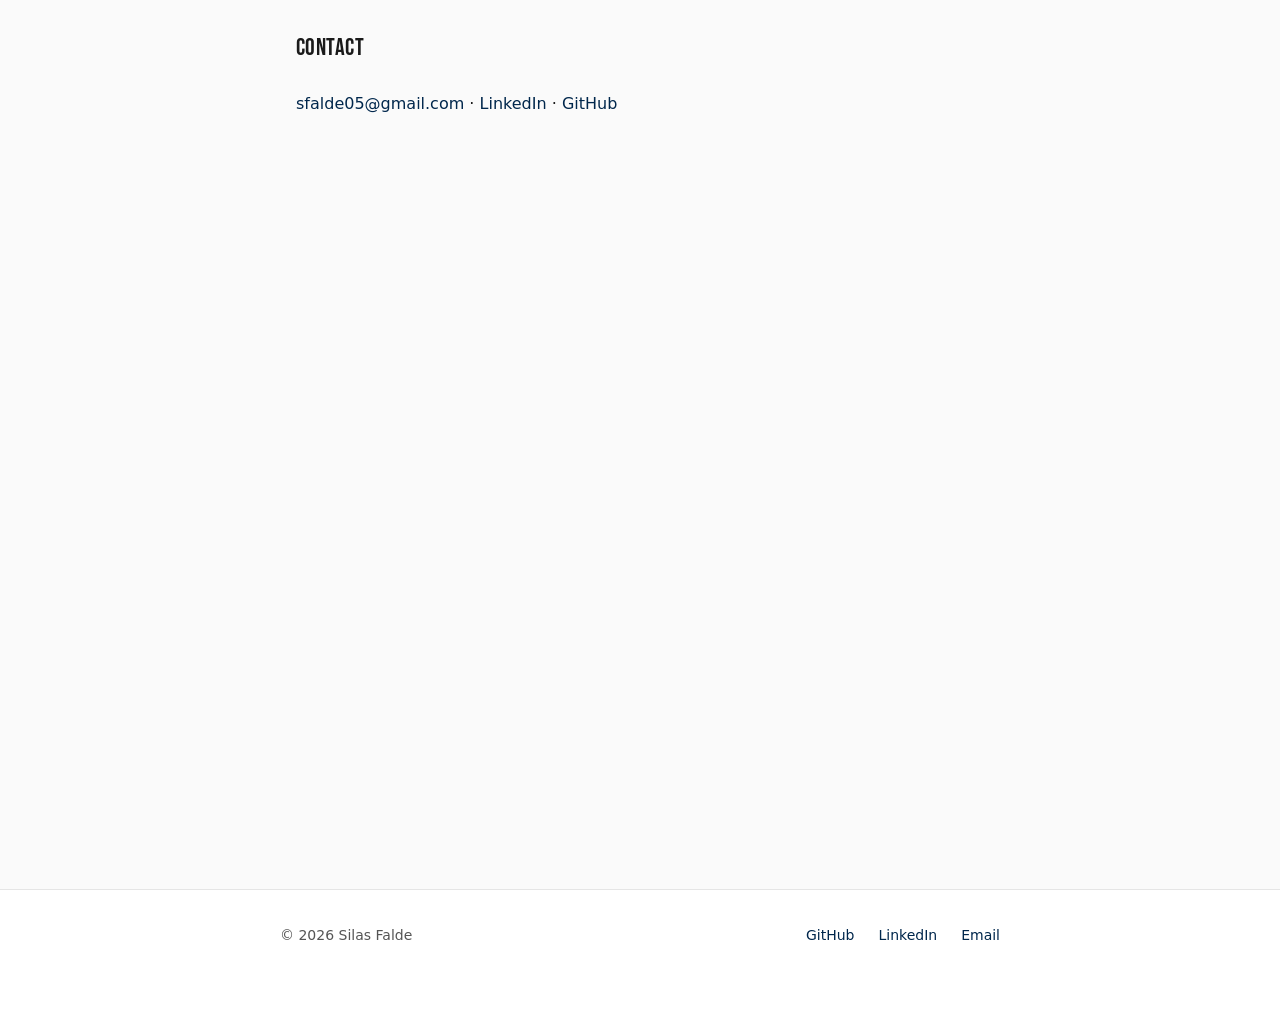
==== commit c664fbfe: "Add resume embed section with download link and styling" ====
--- a/index.html
+++ b/index.html
@@ -138,6 +138,13 @@
                 Download Resume (PDF)
               </a>
             </p>
+            <div class="resume__embed">
+              <iframe
+                title="Silas Falde Resume"
+                src="https://raw.githubusercontent.com/silasfalde/resume/main/resume.pdf"
+                loading="lazy"
+              ></iframe>
+            </div>
           </section>
 
           <section id="education" class="section">
--- a/css/sections.css
+++ b/css/sections.css
@@ -14,6 +14,29 @@
 
 .section__text a:hover {
   text-decoration: underline;
+}
+
+.resume__download-link {
+  display: inline-flex;
+  align-items: center;
+  gap: var(--space-xs);
+  font-weight: 600;
+}
+
+.resume__embed {
+  margin-top: var(--space-md);
+  border: 1px solid var(--color-border);
+  border-radius: var(--radius);
+  overflow: hidden;
+  background: var(--color-surface);
+  box-shadow: 0 12px 24px rgba(0, 0, 0, 0.08);
+}
+
+.resume__embed iframe {
+  display: block;
+  width: 100%;
+  height: 900px;
+  border: 0;
 }
 
 /* Timeline (Experience) */
--- a/css/responsive.css
+++ b/css/responsive.css
@@ -160,6 +160,10 @@
     margin-top: var(--space-md);
   }
 
+  .resume__embed iframe {
+    height: 70vh;
+  }
+
   .scroll-indicator {
     bottom: var(--space-sm);
     font-size: 0.7rem;
@@ -301,6 +305,10 @@
   .timeline__item {
     margin-bottom: var(--space-lg);
     padding-bottom: var(--space-lg);
+  }
+
+  .resume__embed iframe {
+    height: 60vh;
   }
 
   .timeline__header {
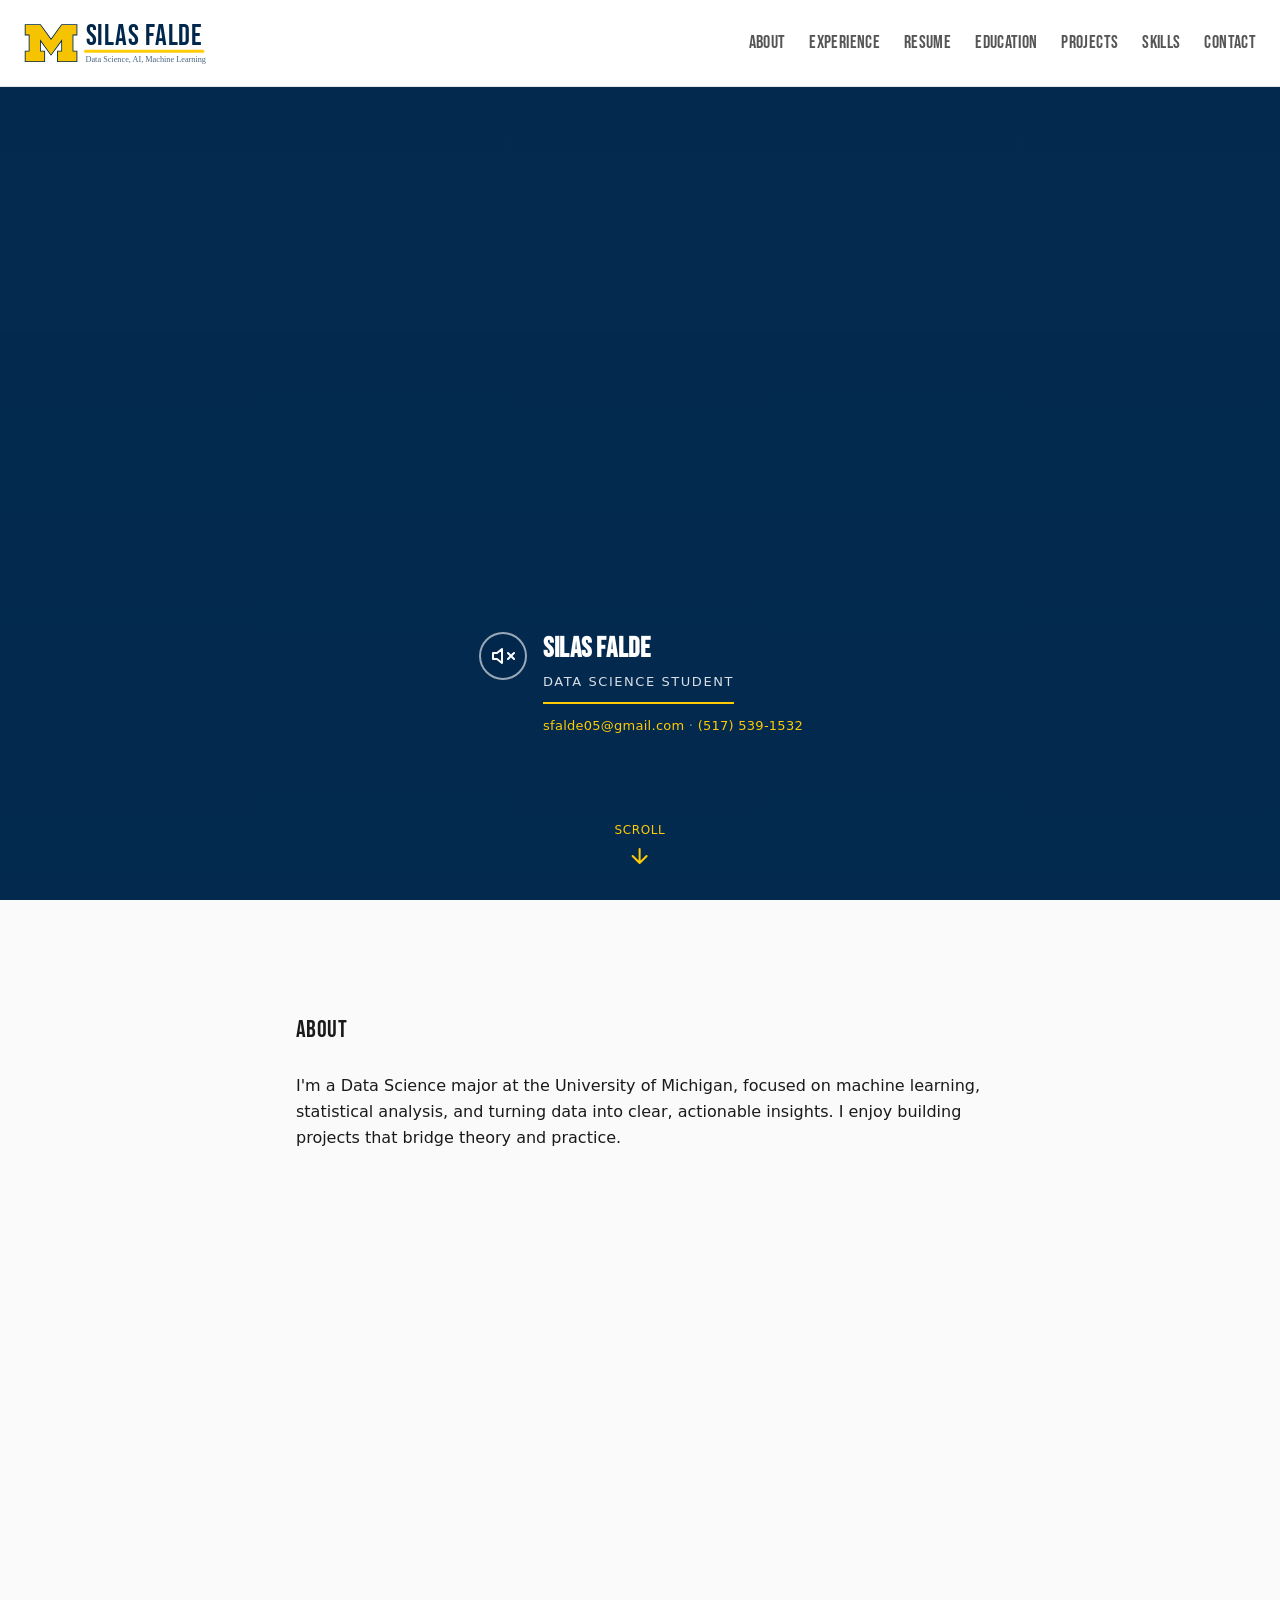
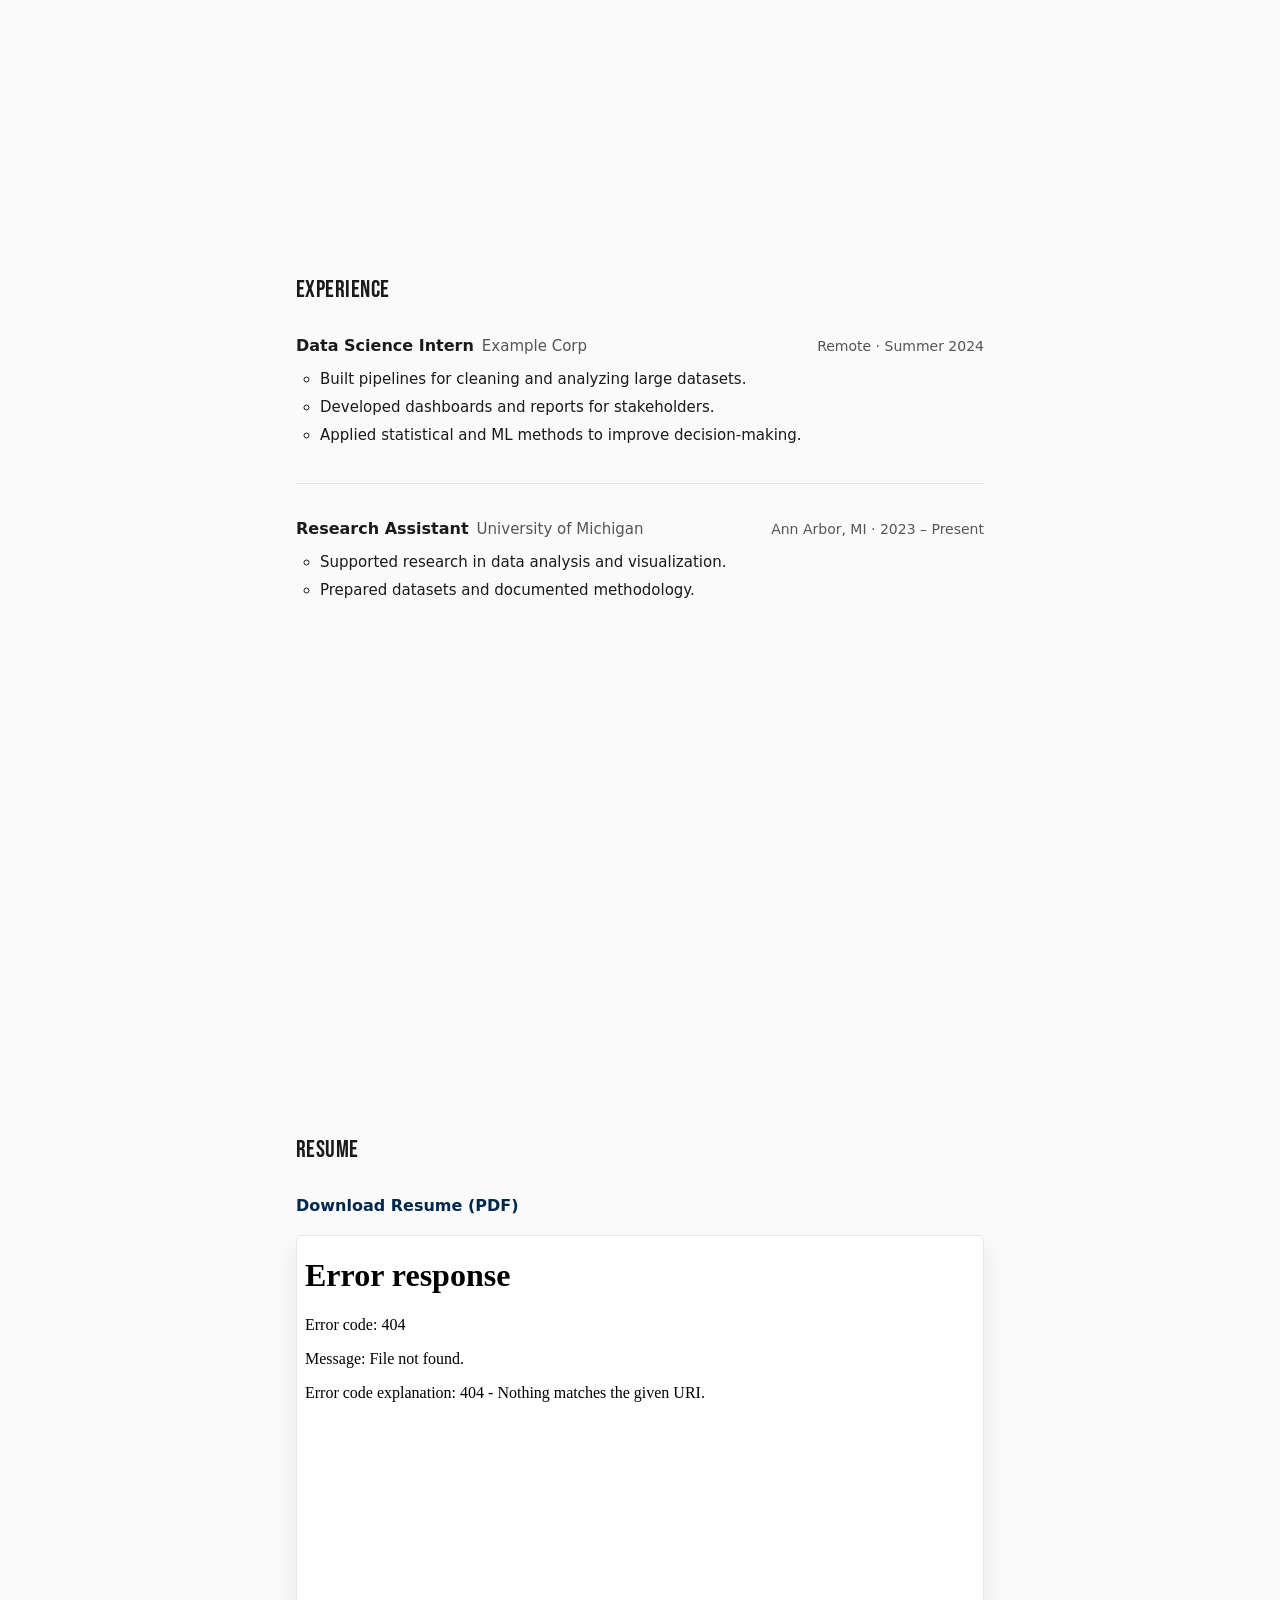
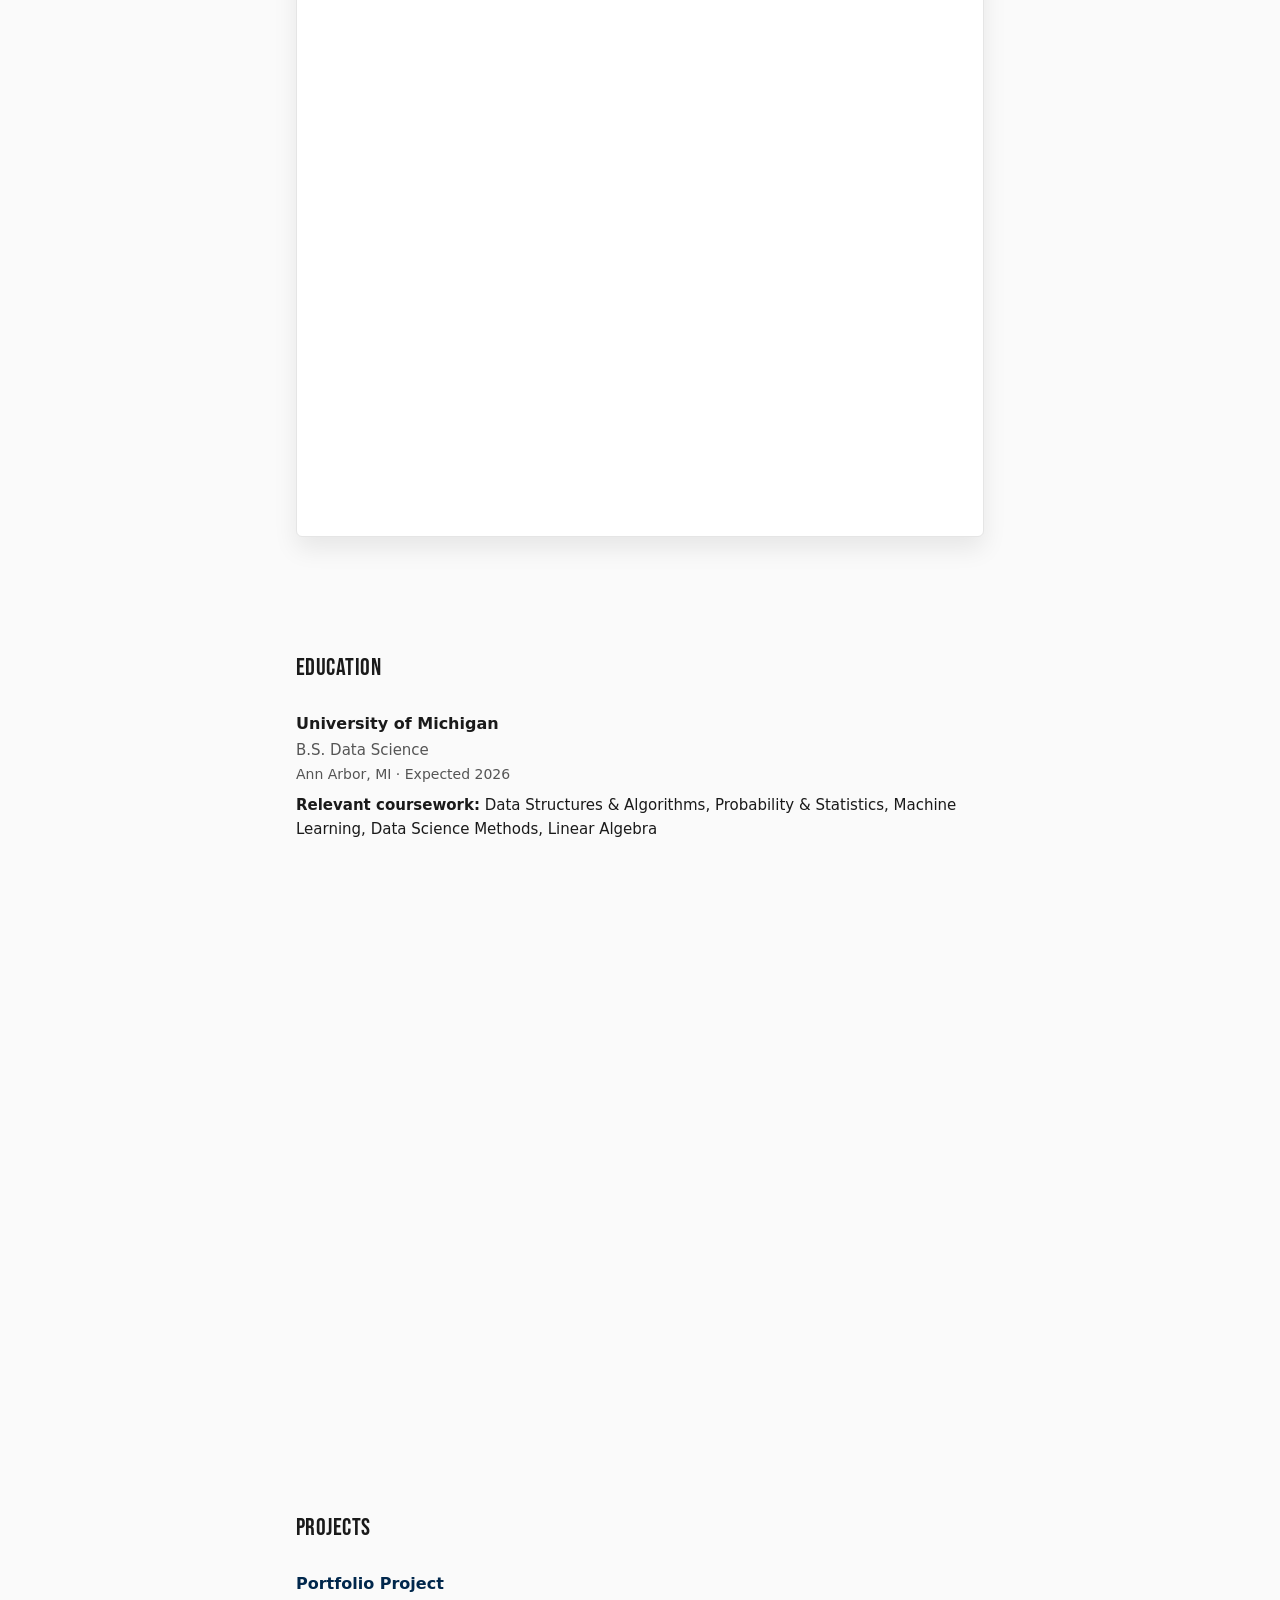
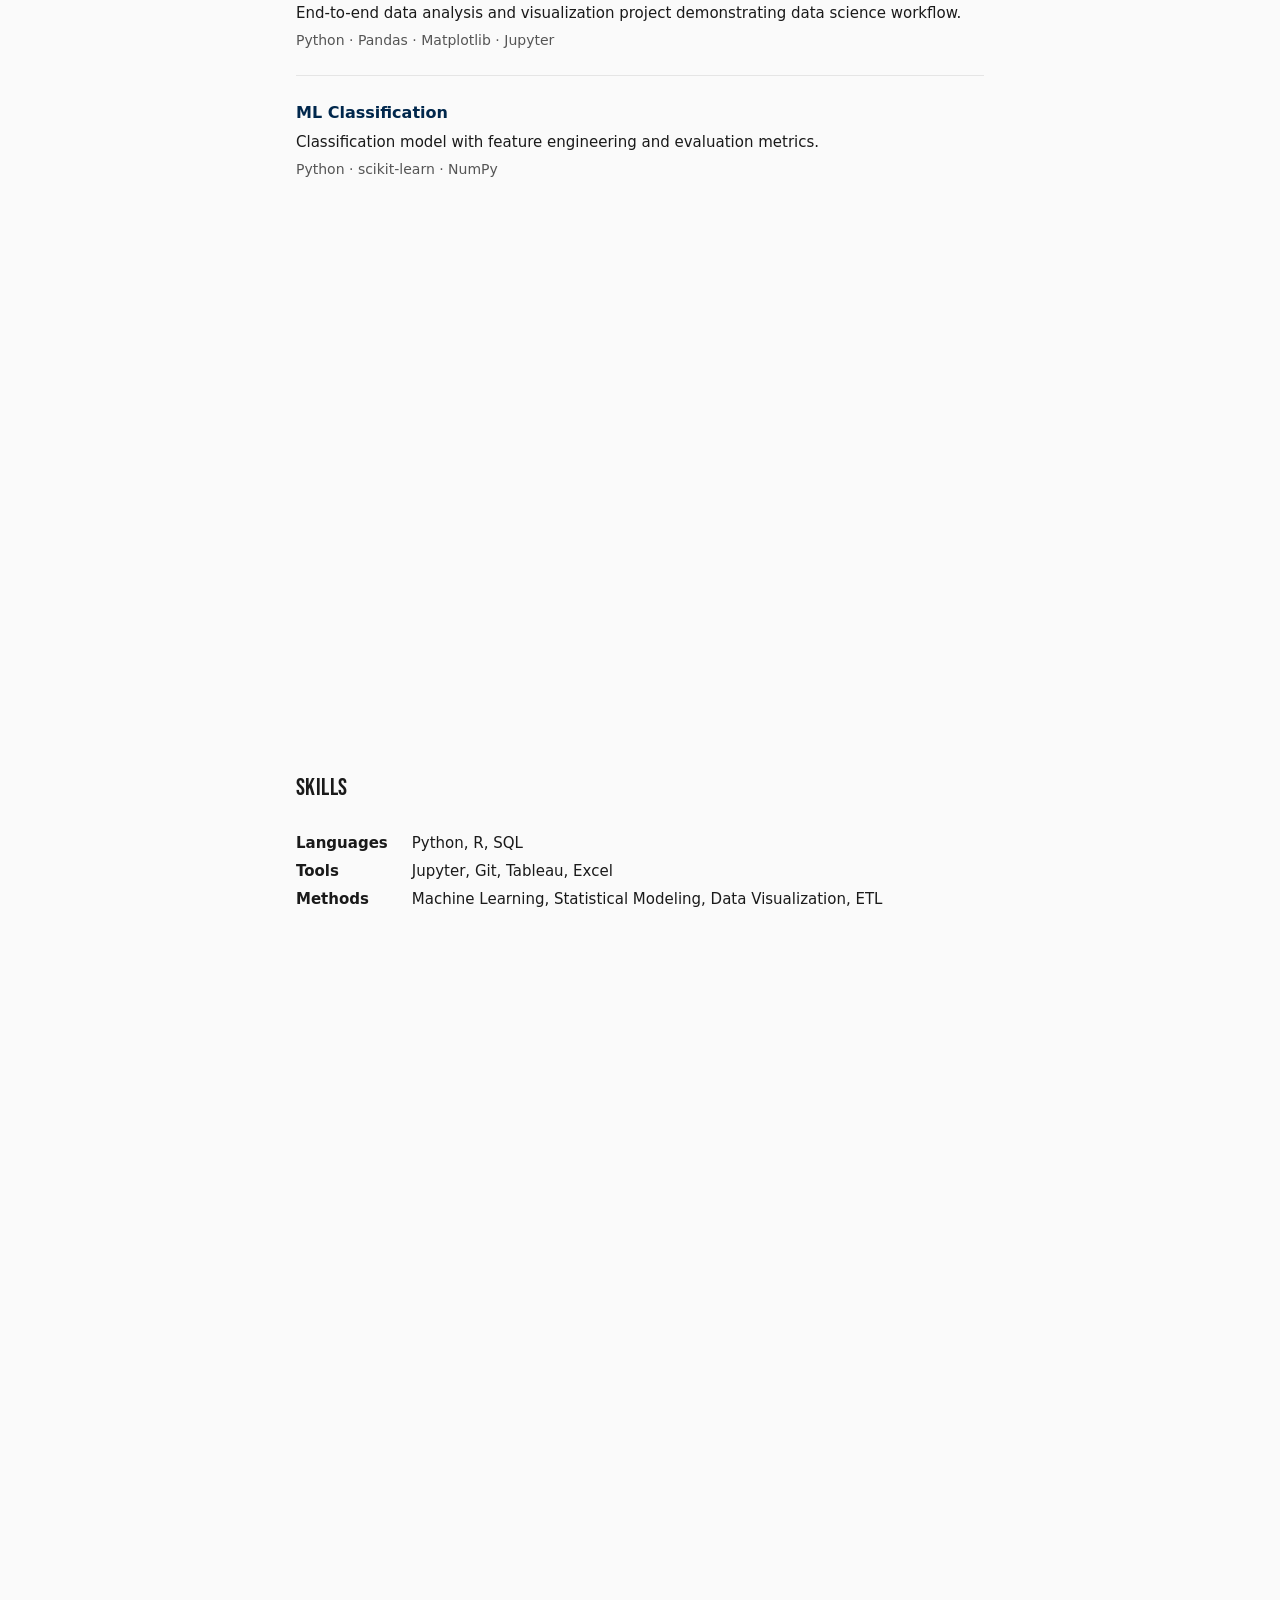
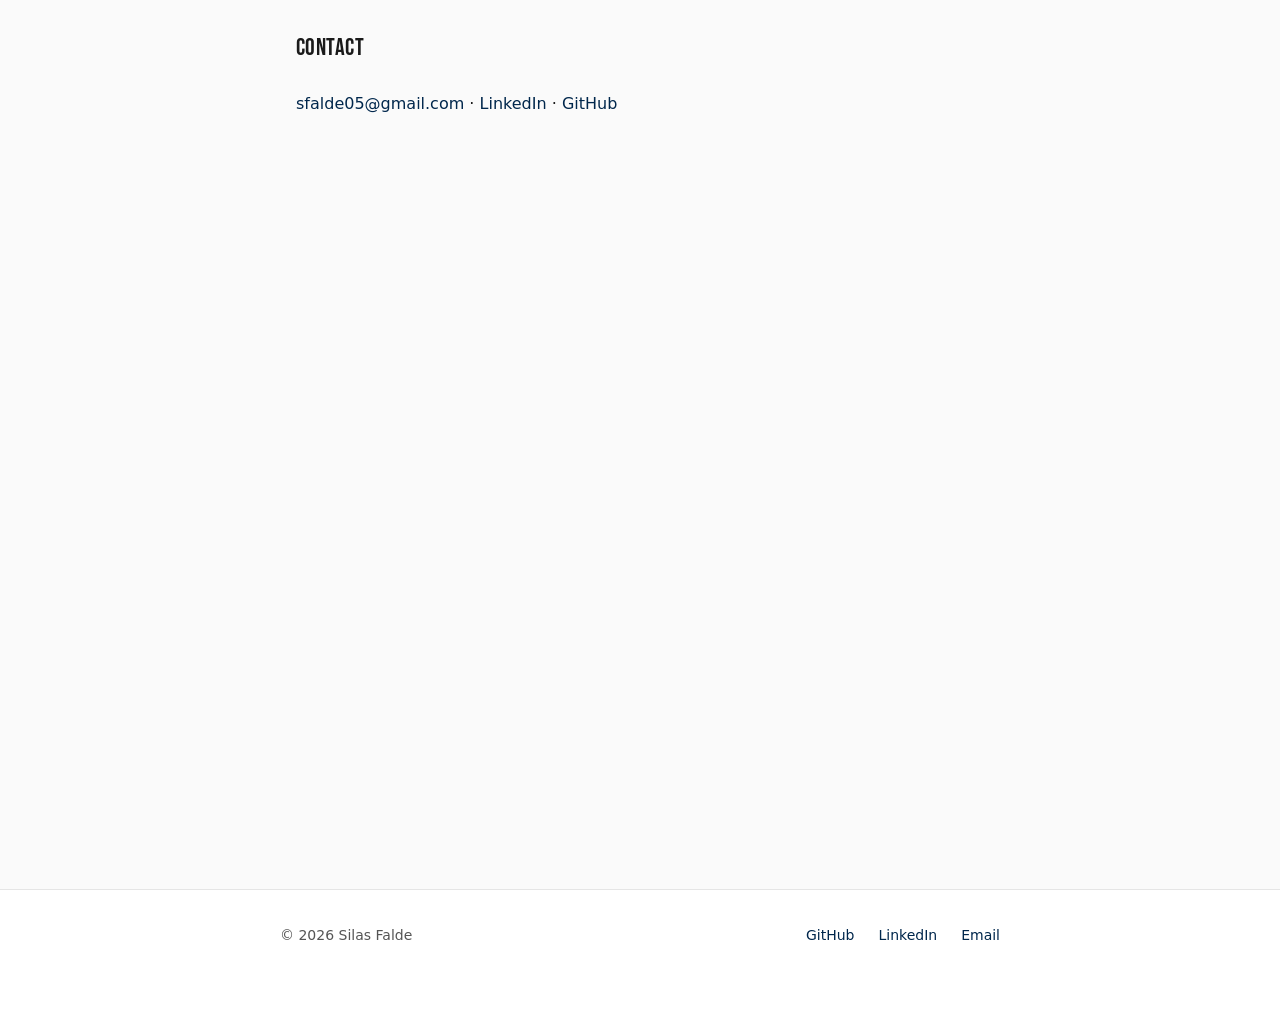
==== commit 70b7f639: "Add workflow to sync resume PDF and update download link" ====
--- a/index.html
+++ b/index.html
@@ -134,14 +134,14 @@
           <section id="resume" class="section">
             <h2 class="section__title">Resume</h2>
             <p class="section__text">
-              <a href="https://raw.githubusercontent.com/silasfalde/resume/main/resume.pdf" class="resume__download-link" target="_blank" rel="noopener noreferrer" download>
+              <a href="/assets/resume.pdf" class="resume__download-link" target="_blank" rel="noopener noreferrer" download>
                 Download Resume (PDF)
               </a>
             </p>
             <div class="resume__embed">
               <iframe
                 title="Silas Falde Resume"
-                src="https://raw.githubusercontent.com/silasfalde/resume/main/resume.pdf"
+                src="/assets/resume.pdf"
                 loading="lazy"
               ></iframe>
             </div>
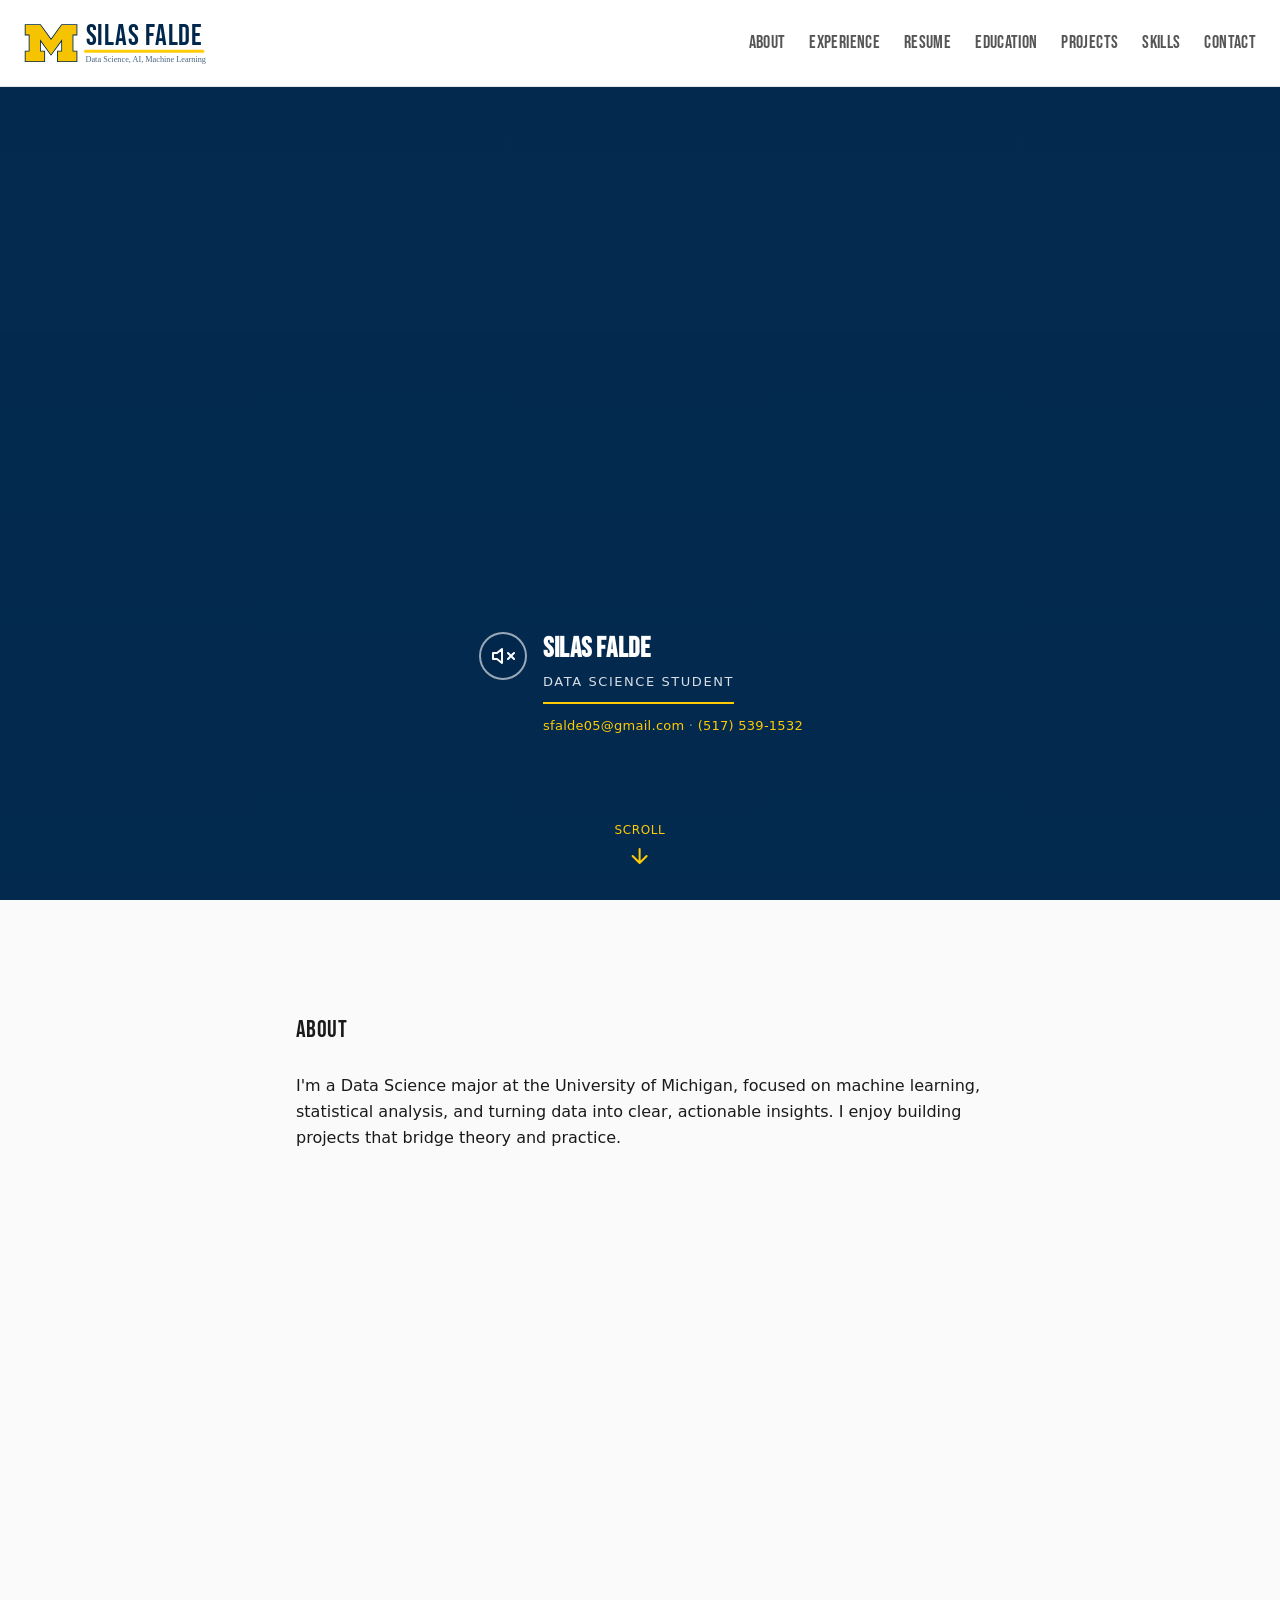
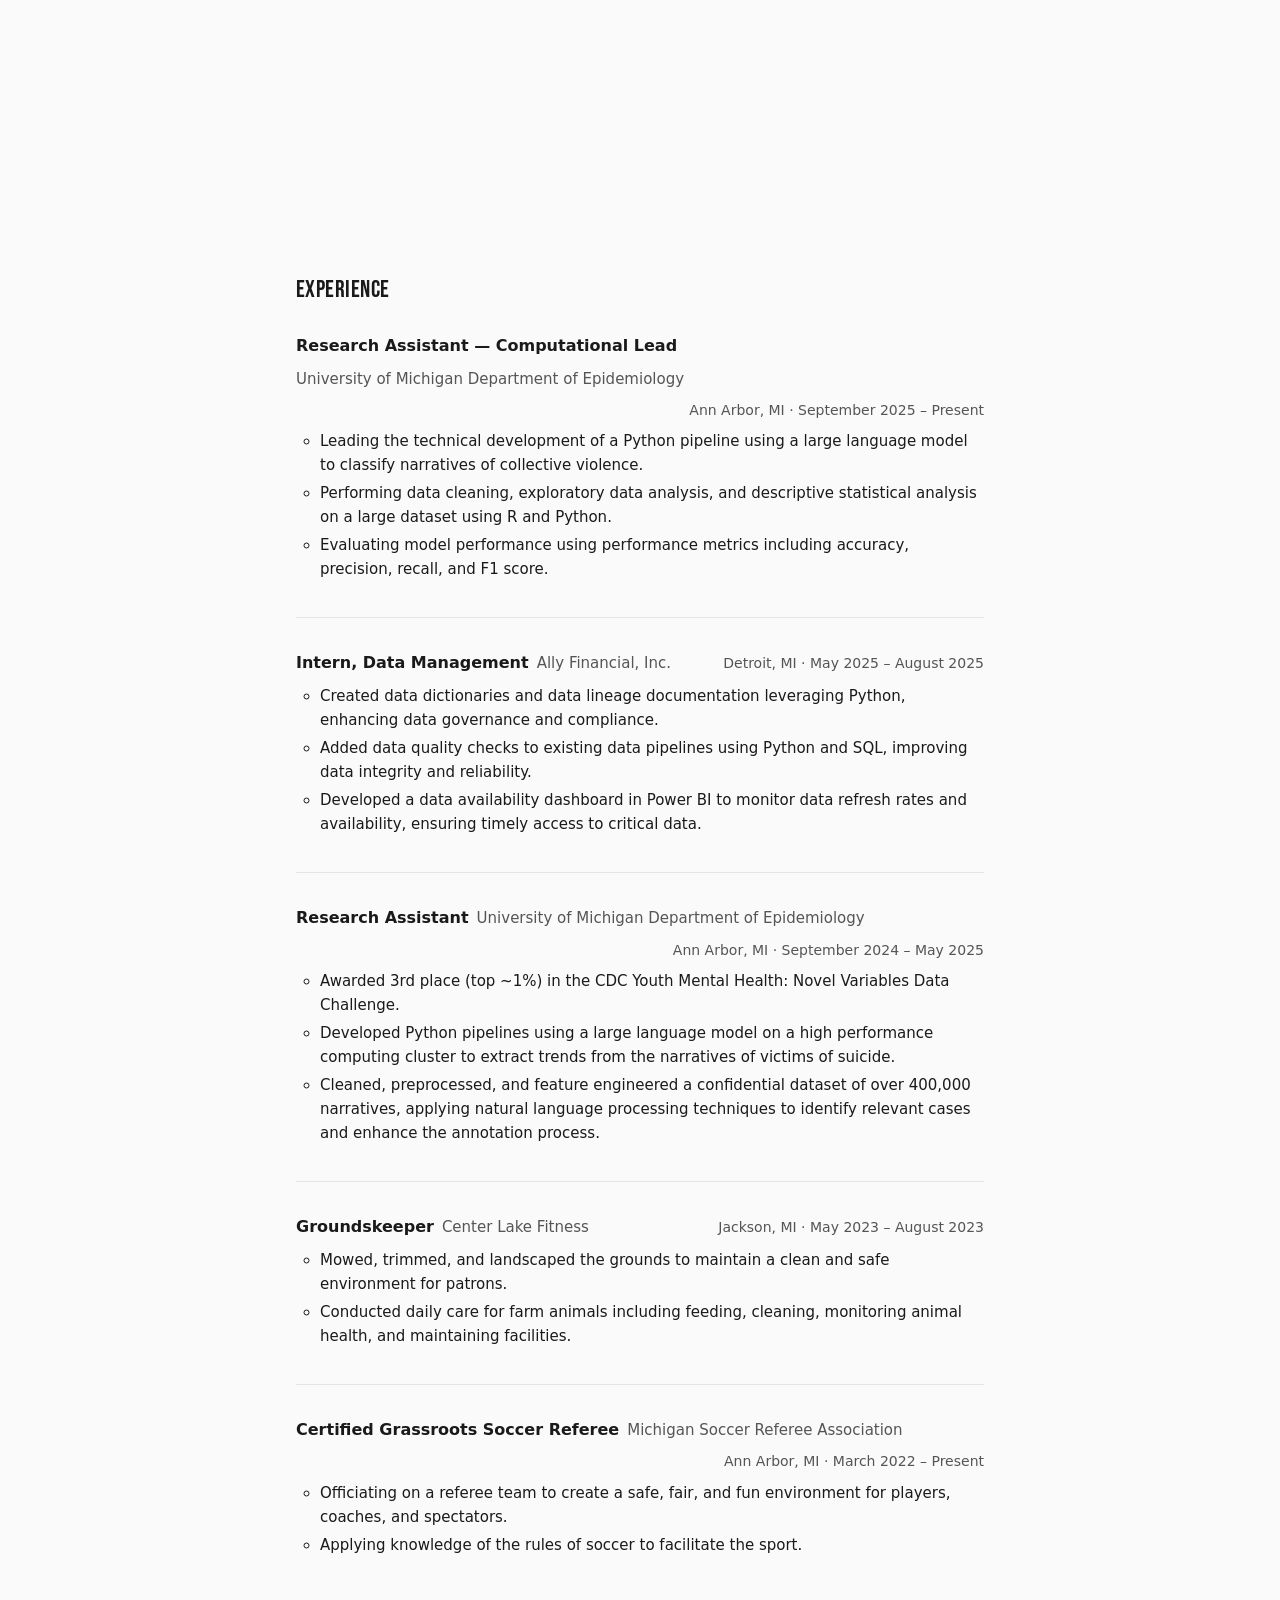
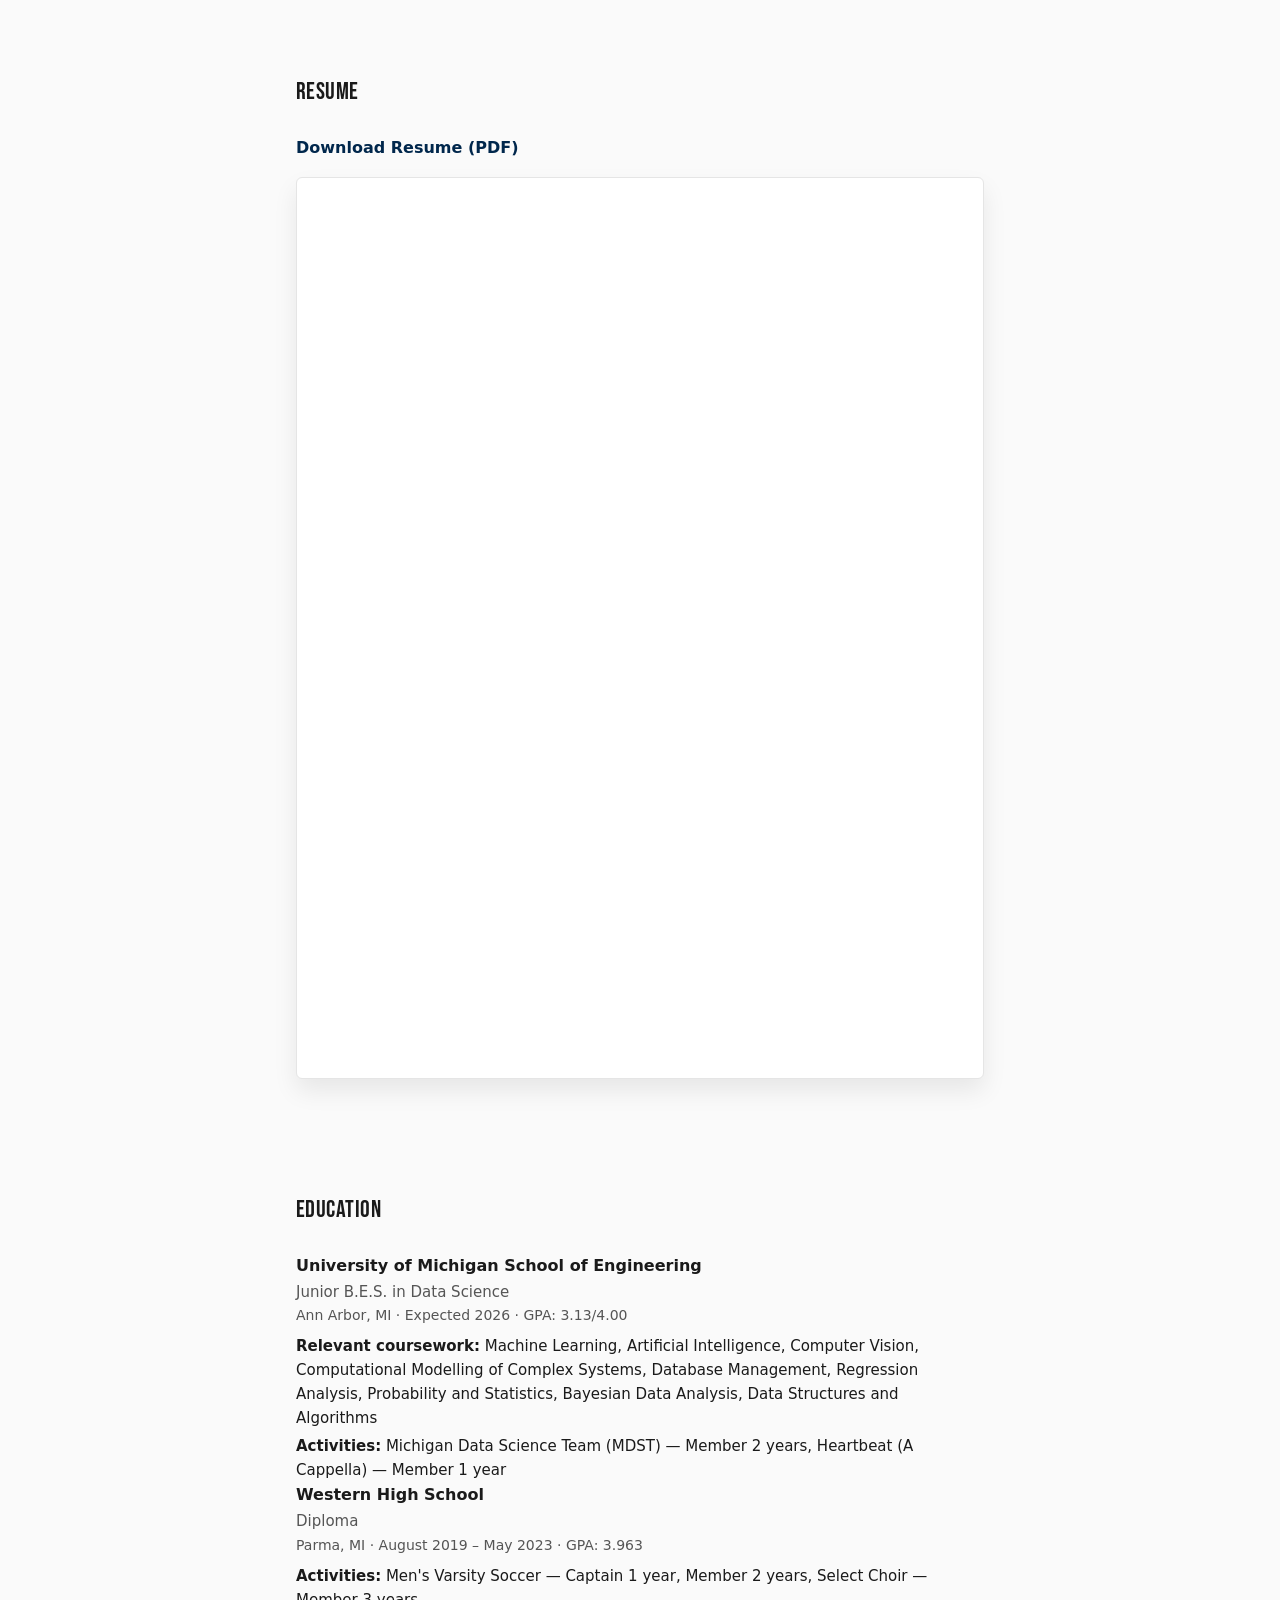
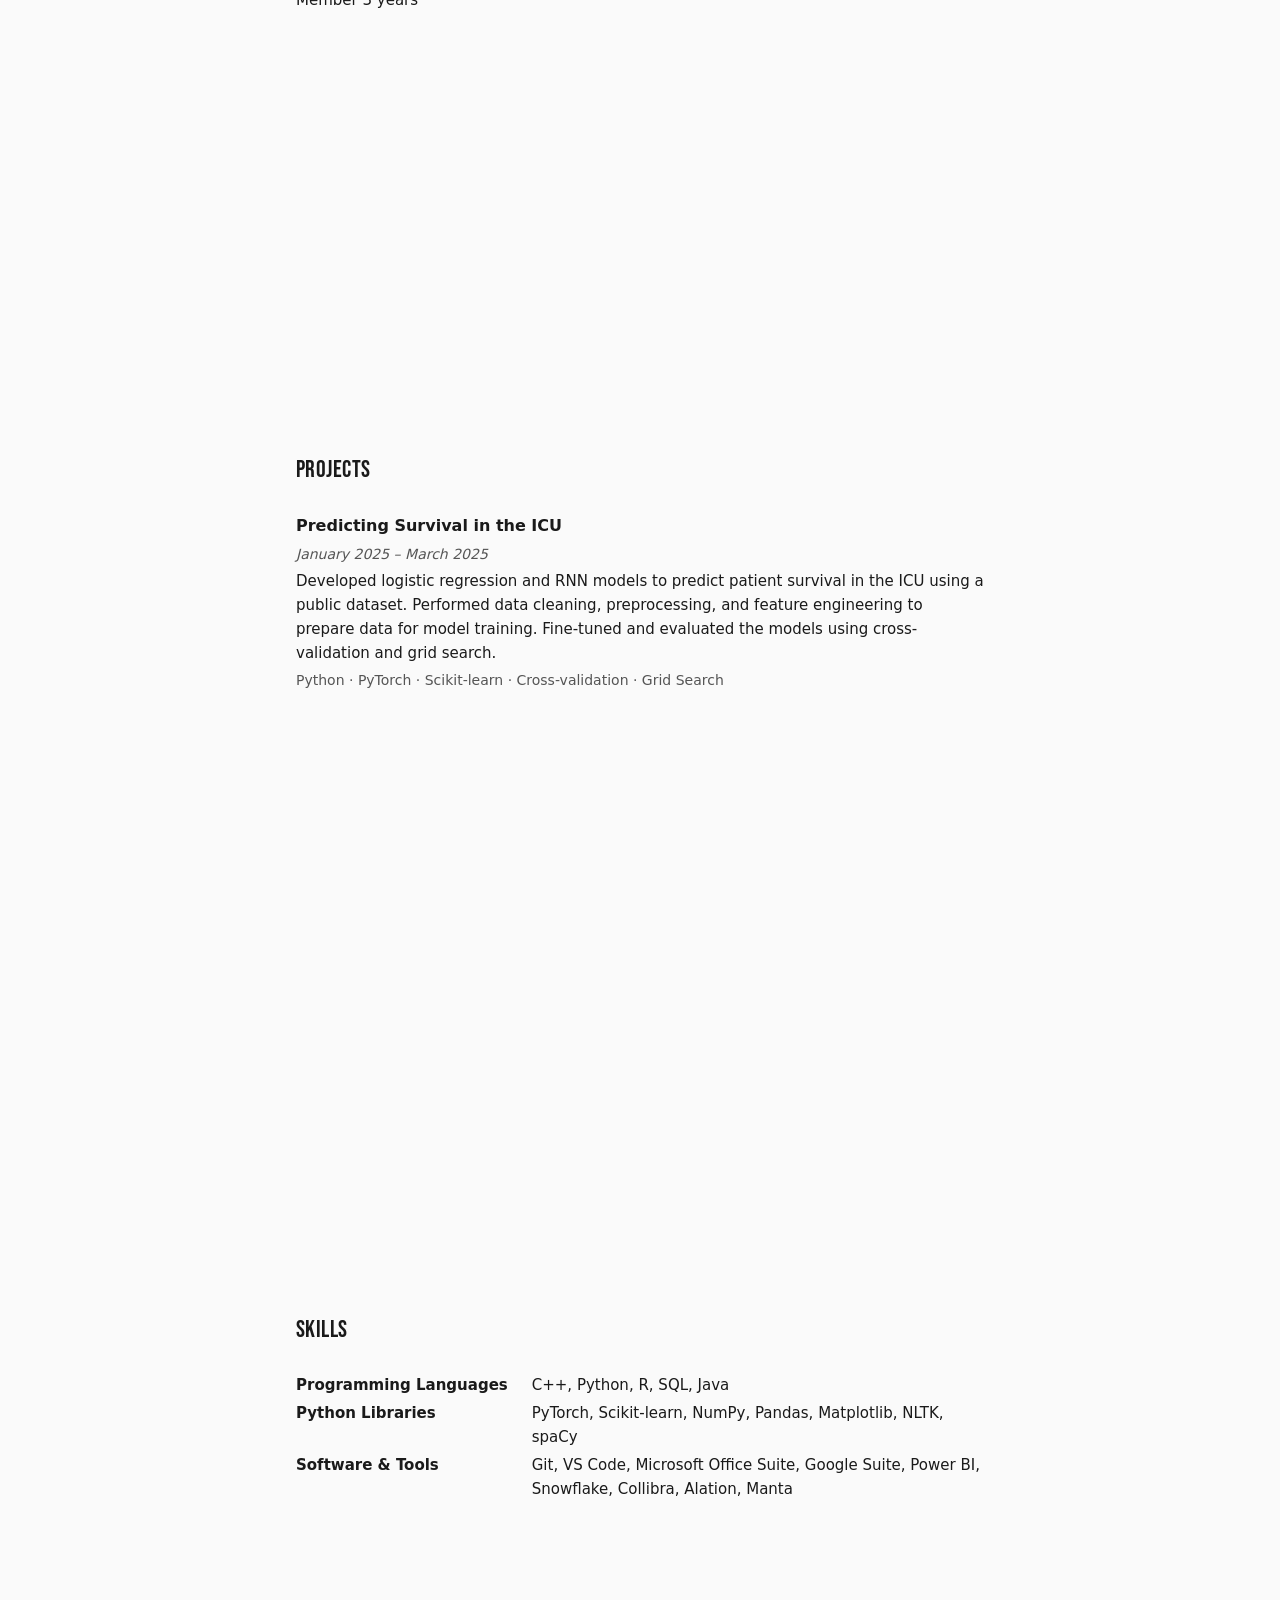
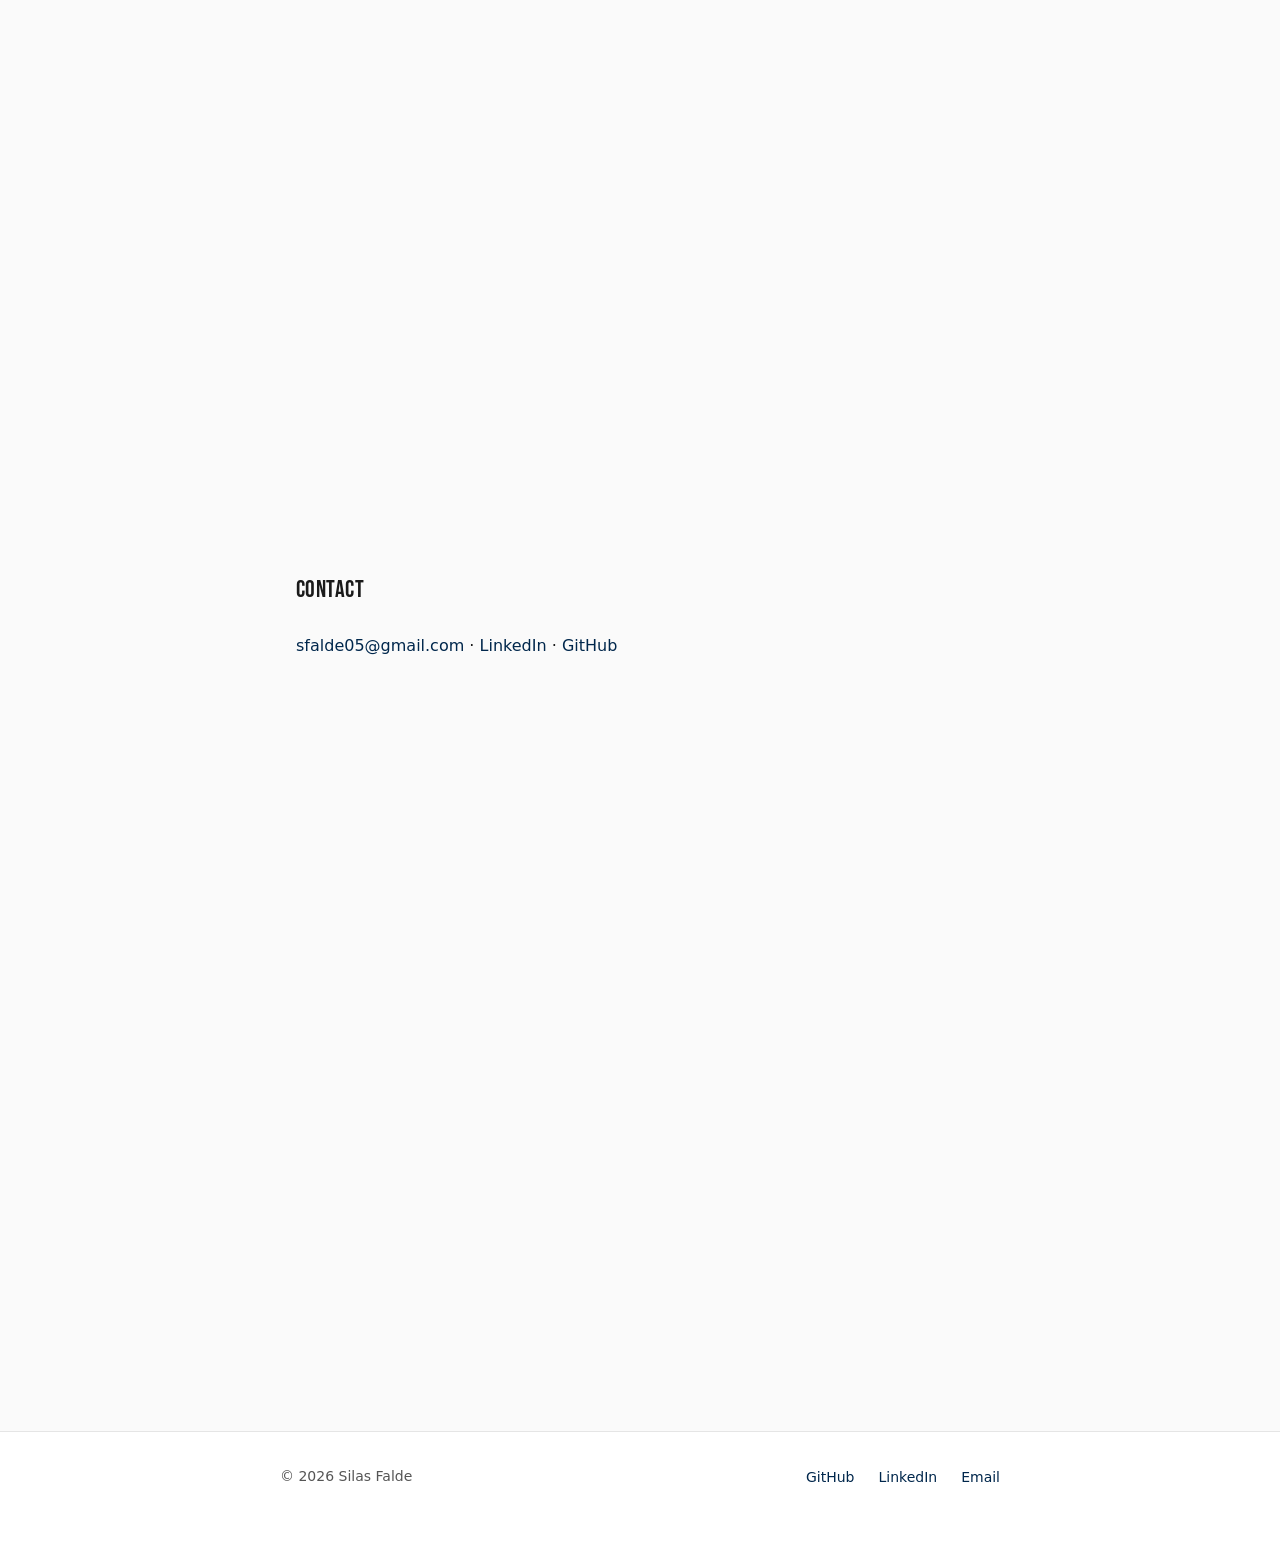
==== commit 28205f1e: "Update resume content and structure: add new experiences, refine education details, and enhance skil" ====
--- a/index.html
+++ b/index.html
@@ -107,25 +107,60 @@
             <ul class="timeline">
               <li class="timeline__item">
                 <div class="timeline__header">
-                  <strong class="timeline__role">Data Science Intern</strong>
-                  <span class="timeline__org">Example Corp</span>
-                  <span class="timeline__meta">Remote · Summer 2024</span>
-                </div>
-                <ul class="timeline__bullets">
-                  <li>Built pipelines for cleaning and analyzing large datasets.</li>
-                  <li>Developed dashboards and reports for stakeholders.</li>
-                  <li>Applied statistical and ML methods to improve decision-making.</li>
+                  <strong class="timeline__role">Research Assistant — Computational Lead</strong>
+                  <span class="timeline__org">University of Michigan Department of Epidemiology</span>
+                  <span class="timeline__meta">Ann Arbor, MI · September 2025 – Present</span>
+                </div>
+                <ul class="timeline__bullets">
+                  <li>Leading the technical development of a Python pipeline using a large language model to classify narratives of collective violence.</li>
+                  <li>Performing data cleaning, exploratory data analysis, and descriptive statistical analysis on a large dataset using R and Python.</li>
+                  <li>Evaluating model performance using performance metrics including accuracy, precision, recall, and F1 score.</li>
+                </ul>
+              </li>
+              <li class="timeline__item">
+                <div class="timeline__header">
+                  <strong class="timeline__role">Intern, Data Management</strong>
+                  <span class="timeline__org">Ally Financial, Inc.</span>
+                  <span class="timeline__meta">Detroit, MI · May 2025 – August 2025</span>
+                </div>
+                <ul class="timeline__bullets">
+                  <li>Created data dictionaries and data lineage documentation leveraging Python, enhancing data governance and compliance.</li>
+                  <li>Added data quality checks to existing data pipelines using Python and SQL, improving data integrity and reliability.</li>
+                  <li>Developed a data availability dashboard in Power BI to monitor data refresh rates and availability, ensuring timely access to critical data.</li>
                 </ul>
               </li>
               <li class="timeline__item">
                 <div class="timeline__header">
                   <strong class="timeline__role">Research Assistant</strong>
-                  <span class="timeline__org">University of Michigan</span>
-                  <span class="timeline__meta">Ann Arbor, MI · 2023 – Present</span>
-                </div>
-                <ul class="timeline__bullets">
-                  <li>Supported research in data analysis and visualization.</li>
-                  <li>Prepared datasets and documented methodology.</li>
+                  <span class="timeline__org">University of Michigan Department of Epidemiology</span>
+                  <span class="timeline__meta">Ann Arbor, MI · September 2024 – May 2025</span>
+                </div>
+                <ul class="timeline__bullets">
+                  <li>Awarded 3rd place (top ~1%) in the CDC Youth Mental Health: Novel Variables Data Challenge.</li>
+                  <li>Developed Python pipelines using a large language model on a high performance computing cluster to extract trends from the narratives of victims of suicide.</li>
+                  <li>Cleaned, preprocessed, and feature engineered a confidential dataset of over 400,000 narratives, applying natural language processing techniques to identify relevant cases and enhance the annotation process.</li>
+                </ul>
+              </li>
+              <li class="timeline__item">
+                <div class="timeline__header">
+                  <strong class="timeline__role">Groundskeeper</strong>
+                  <span class="timeline__org">Center Lake Fitness</span>
+                  <span class="timeline__meta">Jackson, MI · May 2023 – August 2023</span>
+                </div>
+                <ul class="timeline__bullets">
+                  <li>Mowed, trimmed, and landscaped the grounds to maintain a clean and safe environment for patrons.</li>
+                  <li>Conducted daily care for farm animals including feeding, cleaning, monitoring animal health, and maintaining facilities.</li>
+                </ul>
+              </li>
+              <li class="timeline__item">
+                <div class="timeline__header">
+                  <strong class="timeline__role">Certified Grassroots Soccer Referee</strong>
+                  <span class="timeline__org">Michigan Soccer Referee Association</span>
+                  <span class="timeline__meta">Ann Arbor, MI · March 2022 – Present</span>
+                </div>
+                <ul class="timeline__bullets">
+                  <li>Officiating on a referee team to create a safe, fair, and fun environment for players, coaches, and spectators.</li>
+                  <li>Applying knowledge of the rules of soccer to facilitate the sport.</li>
                 </ul>
               </li>
             </ul>
@@ -151,12 +186,25 @@
             <h2 class="section__title">Education</h2>
             <div class="edu">
               <div class="edu__header">
-                <strong class="edu__school">University of Michigan</strong>
-                <span class="edu__degree">B.S. Data Science</span>
-                <span class="edu__meta">Ann Arbor, MI · Expected 2026</span>
+                <strong class="edu__school">University of Michigan School of Engineering</strong>
+                <span class="edu__degree">Junior B.E.S. in Data Science</span>
+                <span class="edu__meta">Ann Arbor, MI · Expected 2026 · GPA: 3.13/4.00</span>
               </div>
               <p class="edu__coursework">
-                <strong>Relevant coursework:</strong> Data Structures &amp; Algorithms, Probability &amp; Statistics, Machine Learning, Data Science Methods, Linear Algebra
+                <strong>Relevant coursework:</strong> Machine Learning, Artificial Intelligence, Computer Vision, Computational Modelling of Complex Systems, Database Management, Regression Analysis, Probability and Statistics, Bayesian Data Analysis, Data Structures and Algorithms
+              </p>
+              <p class="edu__activities">
+                <strong>Activities:</strong> Michigan Data Science Team (MDST) — Member 2 years, Heartbeat (A Cappella) — Member 1 year
+              </p>
+            </div>
+            <div class="edu">
+              <div class="edu__header">
+                <strong class="edu__school">Western High School</strong>
+                <span class="edu__degree">Diploma</span>
+                <span class="edu__meta">Parma, MI · August 2019 – May 2023 · GPA: 3.963</span>
+              </div>
+              <p class="edu__activities">
+                <strong>Activities:</strong> Men's Varsity Soccer — Captain 1 year, Member 2 years, Select Choir — Member 3 years
               </p>
             </div>
           </section>
@@ -165,14 +213,10 @@
             <h2 class="section__title">Projects</h2>
             <ul class="projects">
               <li class="projects__item">
-                <a href="https://github.com/silasfalde" class="projects__name" target="_blank" rel="noopener noreferrer">Portfolio Project</a>
-                <p class="projects__desc">End-to-end data analysis and visualization project demonstrating data science workflow.</p>
-                <p class="projects__tech">Python · Pandas · Matplotlib · Jupyter</p>
-              </li>
-              <li class="projects__item">
-                <a href="https://github.com/silasfalde" class="projects__name" target="_blank" rel="noopener noreferrer">ML Classification</a>
-                <p class="projects__desc">Classification model with feature engineering and evaluation metrics.</p>
-                <p class="projects__tech">Python · scikit-learn · NumPy</p>
+                <strong class="projects__name">Predicting Survival in the ICU</strong>
+                <p class="projects__meta">January 2025 – March 2025</p>
+                <p class="projects__desc">Developed logistic regression and RNN models to predict patient survival in the ICU using a public dataset. Performed data cleaning, preprocessing, and feature engineering to prepare data for model training. Fine-tuned and evaluated the models using cross-validation and grid search.</p>
+                <p class="projects__tech">Python · PyTorch · Scikit-learn · Cross-validation · Grid Search</p>
               </li>
             </ul>
           </section>
@@ -180,12 +224,12 @@
           <section id="skills" class="section">
             <h2 class="section__title">Skills</h2>
             <dl class="skills">
-              <dt class="skills__cat">Languages</dt>
-              <dd class="skills__list">Python, R, SQL</dd>
-              <dt class="skills__cat">Tools</dt>
-              <dd class="skills__list">Jupyter, Git, Tableau, Excel</dd>
-              <dt class="skills__cat">Methods</dt>
-              <dd class="skills__list">Machine Learning, Statistical Modeling, Data Visualization, ETL</dd>
+              <dt class="skills__cat">Programming Languages</dt>
+              <dd class="skills__list">C++, Python, R, SQL, Java</dd>
+              <dt class="skills__cat">Python Libraries</dt>
+              <dd class="skills__list">PyTorch, Scikit-learn, NumPy, Pandas, Matplotlib, NLTK, spaCy</dd>
+              <dt class="skills__cat">Software &amp; Tools</dt>
+              <dd class="skills__list">Git, VS Code, Microsoft Office Suite, Google Suite, Power BI, Snowflake, Collibra, Alation, Manta</dd>
             </dl>
           </section>
 
--- a/css/sections.css
+++ b/css/sections.css
@@ -119,6 +119,12 @@
   color: var(--color-text);
 }
 
+.edu__activities {
+  margin: var(--space-xs) 0 0;
+  font-size: 0.9375rem;
+  color: var(--color-text);
+}
+
 /* Projects */
 .projects {
   list-style: none;
@@ -141,12 +147,19 @@
 .projects__name {
   font-weight: 600;
   font-size: 1rem;
-  color: var(--color-accent);
+  color: var(--color-text);
   text-decoration: none;
 }
 
 .projects__name:hover {
   text-decoration: underline;
+}
+
+.projects__meta {
+  margin: var(--space-xs) 0 0;
+  font-size: 0.875rem;
+  color: var(--color-text-muted);
+  font-style: italic;
 }
 
 .projects__desc {
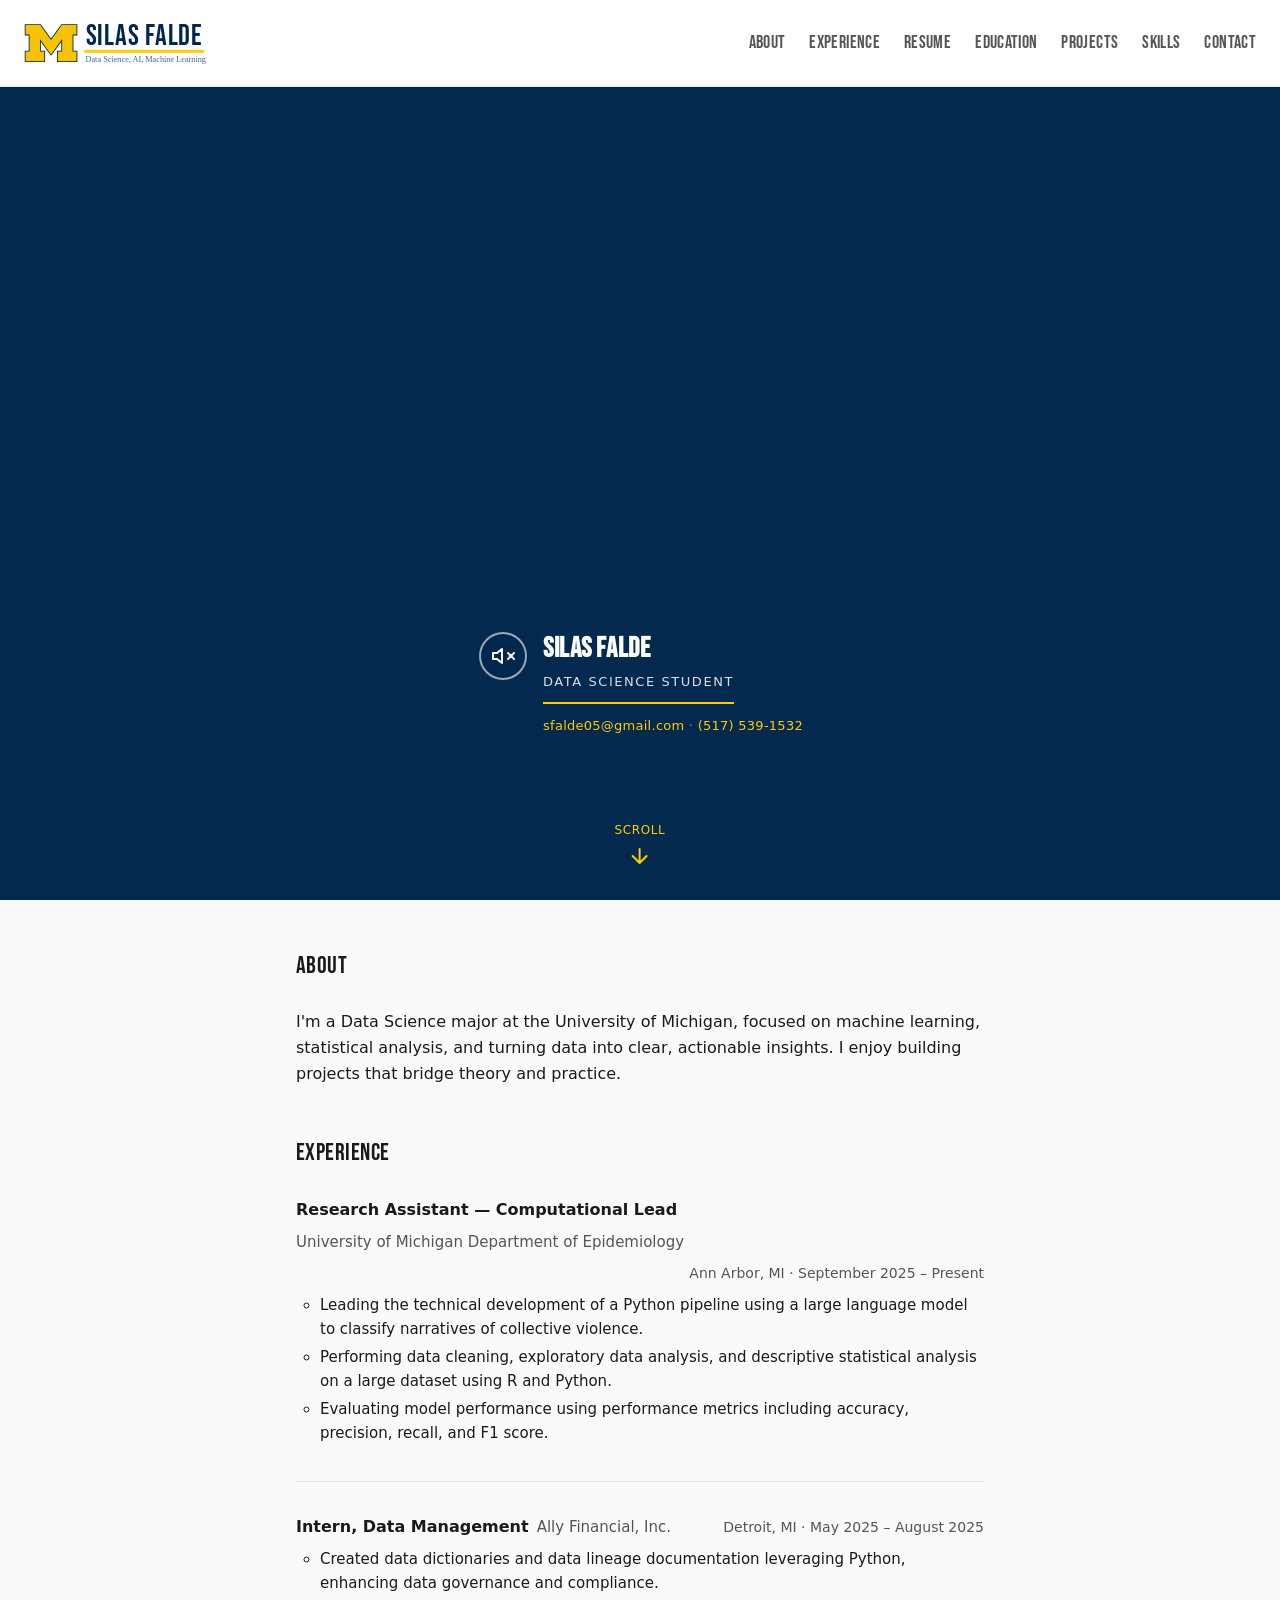
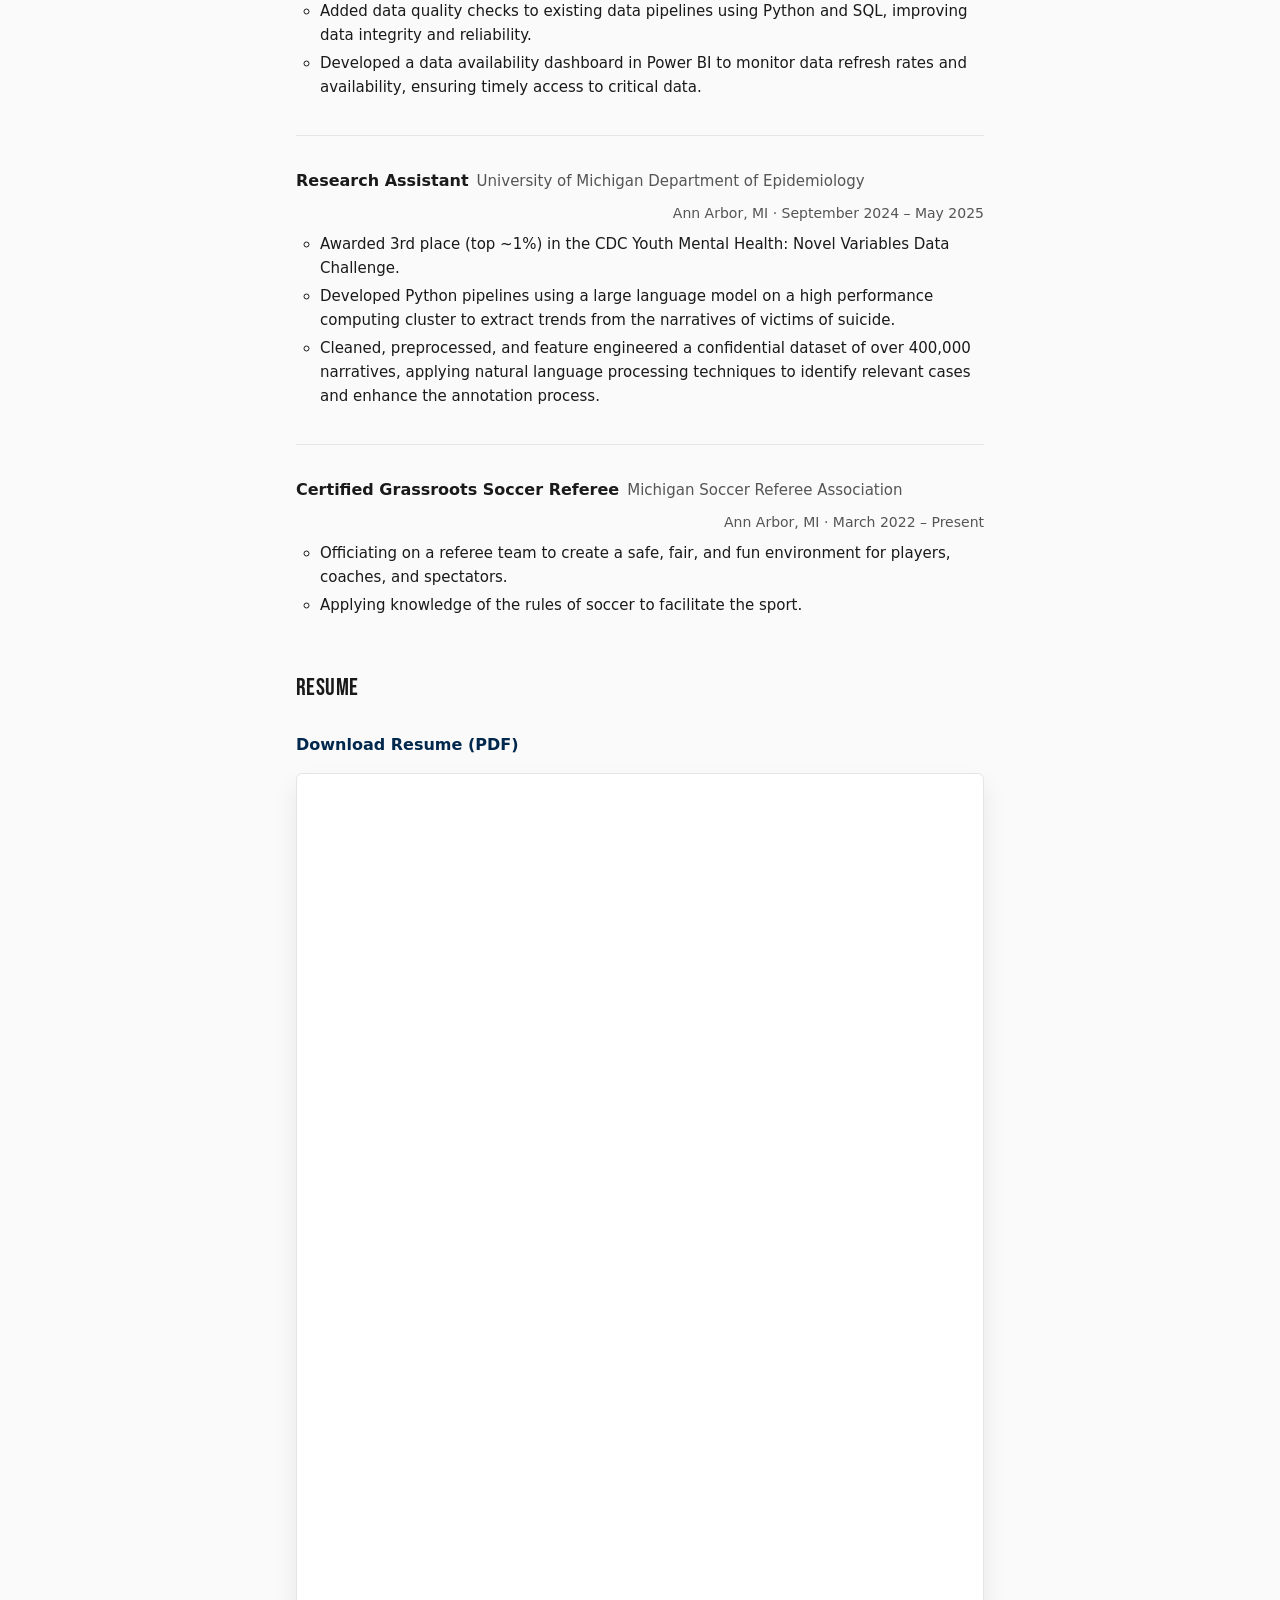
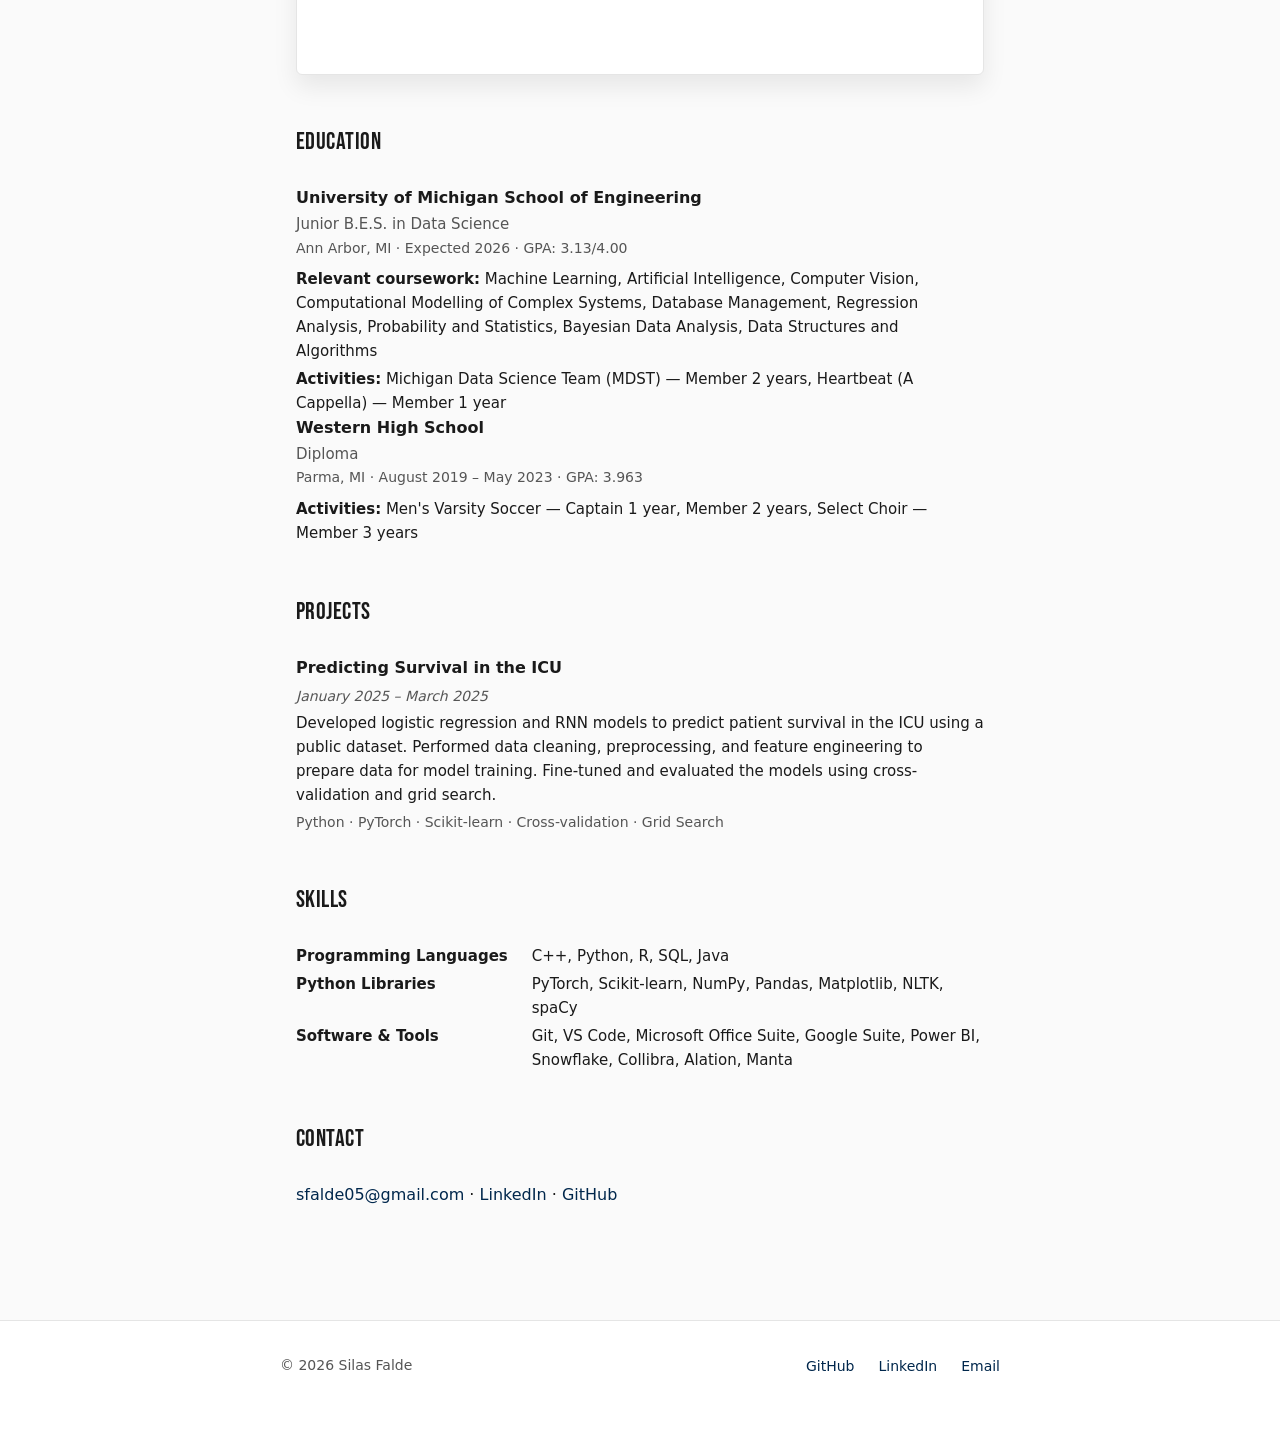
==== commit f8dd5ed6: "Remove padding from section title and delete outdated groundskeeper experience" ====
--- a/index.html
+++ b/index.html
@@ -143,17 +143,6 @@
               </li>
               <li class="timeline__item">
                 <div class="timeline__header">
-                  <strong class="timeline__role">Groundskeeper</strong>
-                  <span class="timeline__org">Center Lake Fitness</span>
-                  <span class="timeline__meta">Jackson, MI · May 2023 – August 2023</span>
-                </div>
-                <ul class="timeline__bullets">
-                  <li>Mowed, trimmed, and landscaped the grounds to maintain a clean and safe environment for patrons.</li>
-                  <li>Conducted daily care for farm animals including feeding, cleaning, monitoring animal health, and maintaining facilities.</li>
-                </ul>
-              </li>
-              <li class="timeline__item">
-                <div class="timeline__header">
                   <strong class="timeline__role">Certified Grassroots Soccer Referee</strong>
                   <span class="timeline__org">Michigan Soccer Referee Association</span>
                   <span class="timeline__meta">Ann Arbor, MI · March 2022 – Present</span>
--- a/css/layout.css
+++ b/css/layout.css
@@ -151,14 +151,13 @@
 .section {
   display: flex;
   flex-direction: column;
-  min-height: calc(100vh - var(--header-height));
   margin-bottom: var(--space-2xl);
 }
 
 .section__title {
   font-family: 'Bebas Neue', Impact, sans-serif;
   margin: 0 0 var(--space-lg);
-  padding-top: var(--space-3xl);
+  padding-top: 0;
   font-size: 1.5rem;
   font-weight: 400;
   color: var(--color-text);
